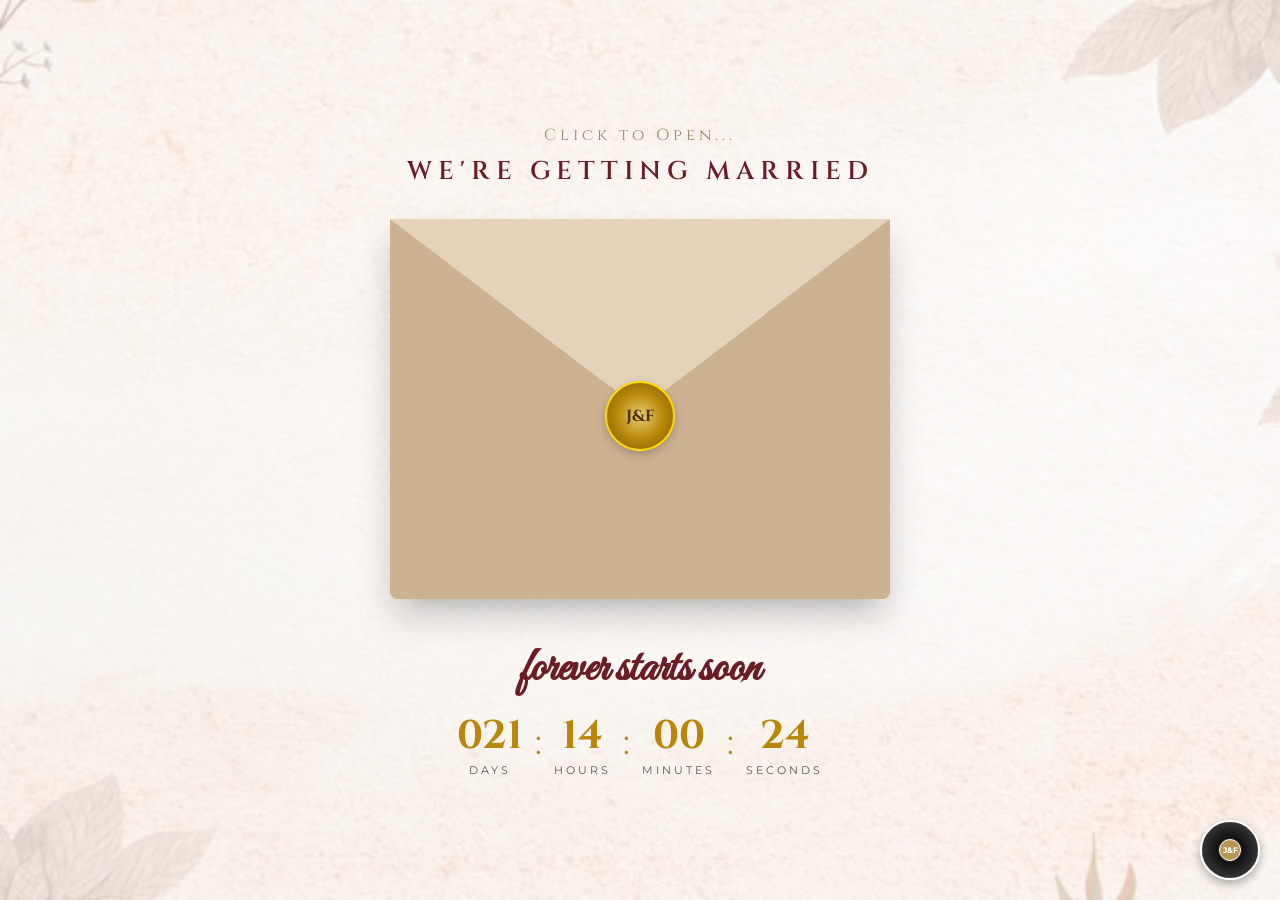
==== index.html @ a8f772c4 "add thumbnail and spacing fix" ====
<!DOCTYPE html>
<html lang="en">
<head>
    <meta charset="UTF-8">
    <meta name="viewport" content="width=device-width, initial-scale=1.0">
    <title>Jerico & Friah | Wedding Invitation</title>

    <!-- Open Graph Social Preview Tags -->
    <meta property="og:title" content="Jerico & Friah's Wedding Invitation">
    <meta property="og:description" content="You're invited! Click to view our wedding details, story, and entourage.">
    <meta property="og:image" content="https://jericocentino.github.io/JERICOmmendedforFRIAHforever/images/HeroBanner.png">
    <meta property="og:url" content="https://jericocentino.github.io/JERICOmmendedforFRIAHforever/">
    <meta property="og:type" content="website">

    <link rel="icon" href="favicon.ico">
    <!-- Google Fonts -->
    <link href="https://fonts.googleapis.com/css2?family=Cinzel:wght@400;600&family=Great+Vibes&family=Montserrat:wght@300;400;600&display=swap" rel="stylesheet">
    <!-- CSS -->
    <link rel="stylesheet" href="css/styles.css">
</head>
<body>

    <!-- ========================= -->
    <!-- Landing Page -->
    <!-- ========================= -->

    <main class="landing-page">

        <section class="hero">

            <p class="click-text">
                Click to Open...
            </p>

            <p class="wedding-title">
                WE'RE GETTING MARRIED
            </p>

            <!-- Spinning Music Player Widget -->
            <div id="music-player-container" class="paused">
                <audio id="bg-music" loop>
                    <source src="audio/still-the-one.mp3" type="audio/mpeg">
                    Your browser does not support the audio element.
                </audio>
                
                <div id="vinyl-disc" title="Click to Play/Pause Music">
                    <div class="vinyl-label">J&amp;F</div>
                </div>
            </div>

            <!-- Envelope -->
            <div class="envelope-wrapper">

                <div id="envelope">

                    <div class="flap"></div>

                    <div class="letter">

                        <h1>You Are Invited</h1>

                        <p>Jerico &amp; Friah</p>

                        <!-- Multi-Language Welcome Message Placeholder -->
                        <p id="welcome-message" class="welcome-msg"></p>

                        <a
                            href="invitation-details.html"
                            class="btn"
                        >
                            View Invitation
                        </a>

                    </div>

                    <div class="seal">
                        J&amp;F
                    </div>

                </div>

            </div>

        </section>



        <!-- ========================= -->
        <!-- Countdown -->
        <!-- ========================= -->

        <section class="countdown">

            <h2>forever starts soon</h2>

            <div class="timer">

                <div class="time-box">
                    <span id="days">000</span>
                    <small>Days</small>
                </div>

                <div class="separator">:</div>

                <div class="time-box">
                    <span id="hours">00</span>
                    <small>Hours</small>
                </div>

                <div class="separator">:</div>

                <div class="time-box">
                    <span id="minutes">00</span>
                    <small>Minutes</small>
                </div>

                <div class="separator">:</div>

                <div class="time-box">
                    <span id="seconds">00</span>
                    <small>Seconds</small>
                </div>

            </div>

        </section>

    </main>



    <!-- JavaScript -->
    <script src="js/script.js"></script>

</body>
</html>
---- css/styles.css ----
/* =======================================
   1. RESET & BASE STYLES
======================================= */
* {
    margin: 0;
    padding: 0;
    box-sizing: border-box;
}

html {
    scroll-behavior: smooth;
}

body {
    min-height: 100vh;
    display: flex;
    flex-direction: column;
    justify-content: center;
    align-items: center;
    font-family: 'Montserrat', sans-serif;
    padding: 0 0 40px 0;
    background: 
        linear-gradient(rgba(255, 255, 255, 0.55), rgba(255, 255, 255, 0.55)),
        url("../images/canva-brown-watercolor-floral-aesthetic-background-document-a4-HhONKwvtEq4.jpg") 
        center/cover no-repeat fixed;
}


/* =======================================
   NAVBAR BASE & TRANSPARENCY STYLES
======================================= */
.navbar {
    position: fixed;
    top: 0;
    left: 0;
    width: 100%;
    z-index: 1000;
    padding: 12px 0;
    transition: background-color 0.4s ease, color 0.4s ease, box-shadow 0.4s ease;
    background-color: transparent;
}

.nav-container {
    display: flex;
    justify-content: space-between;
    align-items: center;
    padding: 0 24px;
    width: 100%;
    max-width: 1200px;
    margin: 0 auto;
}

.nav-left, .nav-right {
    display: flex;
    align-items: center;
    gap: 12px;
}

.navbar-brand, 
.nav-logo, 
.navbar .brand {
    font-family: 'Great Vibes', cursive;
    font-size: 1.4rem;
    color: #2b2b2b;
    text-decoration: none;
    transition: color 0.3s ease;
}

.navbar.scrolled .navbar-brand,
.navbar.scrolled .nav-logo,
.navbar.scrolled .brand {
    color: #ffffff;
}

.navbar.transparent {
    background-color: transparent;
    box-shadow: none;
}

.navbar.transparent .nav-hashtag,
.navbar.transparent .nav-links a,
.navbar.transparent .hamburger,
.navbar.transparent .nav-search-icon,
.navbar.transparent .navbar-brand {
    color: #2b2b2b;
    text-shadow: none;
}

.navbar.scrolled {
    background-color: rgba(43, 43, 43, 0.95);
    backdrop-filter: blur(8px);
    box-shadow: 0 2px 10px rgba(0, 0, 0, 0.2);
}

.navbar.scrolled .nav-hashtag,
.navbar.scrolled .nav-links a,
.navbar.scrolled .hamburger,
.navbar.scrolled .nav-search-icon,
.navbar.scrolled .navbar-brand {
    color: #ffffff;
}

.hamburger, .nav-search-icon {
    background: none;
    border: none;
    font-size: 1.2rem;
    cursor: pointer;
    transition: color 0.3s ease;
}

.nav-hashtag {
    font-family: 'Montserrat', sans-serif;
    font-size: 0.85rem;
    font-weight: 600;
    text-decoration: none;
    letter-spacing: 0.5px;
}

.nav-links {
    display: flex;
    list-style: none;
    gap: 20px;
    margin: 0;
    padding: 0;
}

.nav-links a {
    text-decoration: none;
    font-size: 0.8rem;
    font-weight: 500;
    transition: color 0.3s ease;
}

.nav-links a:hover,
.nav-links a.active {
    color: #cda27a;
}

@media (max-width: 850px) {
    .nav-links {
        display: none;
    }
    .hamburger {
        display: block;
    }
}

@media (min-width: 851px) {
    .hamburger {
        display: none;
    }
}


/* =======================================
   MOBILE SIDE DRAWER
======================================= */
.side-drawer {
    position: fixed;
    top: 0;
    left: -280px;
    width: 280px;
    height: 100vh;
    background-color: #2b2b2b;
    z-index: 2000;
    padding: 60px 24px 30px;
    transition: left 0.35s ease;
}

.side-drawer.active {
    left: 0;
}

.close-btn {
    position: absolute;
    top: 15px;
    right: 20px;
    background: none;
    border: none;
    color: #ffffff;
    font-size: 2rem;
    cursor: pointer;
}

.drawer-links {
    list-style: none;
    padding: 0;
}

.drawer-links li {
    margin-bottom: 20px;
}

.drawer-links a {
    color: #ffffff;
    text-decoration: none;
    font-size: 0.9rem;
    text-transform: uppercase;
    letter-spacing: 1px;
}

.nav-overlay {
    position: fixed;
    inset: 0;
    background: rgba(0, 0, 0, 0.5);
    z-index: 1500;
    opacity: 0;
    pointer-events: none;
    transition: opacity 0.35s ease;
}

.nav-overlay.active {
    opacity: 1;
    pointer-events: auto;
}


/* =======================================
   LANDING PAGE, HERO & ENVELOPE STYLES
======================================= */
.landing-page {
    width: min(90%, 900px);
    display: flex;
    flex-direction: column;
    justify-content: center;
    align-items: center;
    gap: 40px;
    margin-top: 40px;
}

.hero {
    display: flex;
    flex-direction: column;
    align-items: center;
    width: 100%;
}

.click-text {
    font-family: 'Cinzel', serif;
    font-size: 1rem;
    letter-spacing: 4px;
    color: #9c8365;
    margin-bottom: 8px;
    transition: opacity 0.4s ease;
}

.wedding-title {
    font-family: 'Cinzel', serif;
    font-size: 1.6rem;
    font-weight: 600;
    letter-spacing: 6px;
    color: #6b1d25;
    margin-bottom: 30px;
    text-align: center;
}

.envelope-wrapper {
    position: relative;
    width: 500px;
    height: 380px; 
    animation: float 3.5s ease-in-out infinite;
}

#envelope {
    position: relative;
    width: 100%;
    height: 100%;
    background: #d4bea1;
    border-radius: 8px;
    cursor: pointer;
    box-shadow: 0 18px 35px rgba(0, 0, 0, 0.18);
}

.flap {
    position: absolute;
    top: 0;
    left: 0;
    width: 0;
    height: 0;
    border-top: 190px solid #e4d2bb;
    border-left: 250px solid transparent;
    border-right: 250px solid transparent;
    transform-origin: top;
    transition: transform .8s ease, z-index 0.8s ease;
    z-index: 6;
}

#envelope::after {
    content: "";
    position: absolute;
    bottom: 0;
    left: 0;
    border-top: 190px solid transparent;
    border-left: 250px solid #ccb292;
    border-right: 250px solid #ccb292;
    border-bottom: 190px solid #ccb292;
    border-radius: 0 0 8px 8px;
    z-index: 5;
    pointer-events: none;
}

.letter {
    position: absolute;
    left: 5%;
    bottom: 15px;
    width: 90%;
    min-height: 280px;
    background: #fff;
    border-radius: 8px;
    display: flex;
    flex-direction: column;
    justify-content: center;
    align-items: center;
    gap: 8px;
    z-index: 2;
    transform: translateY(10px); 
    transition: transform .8s ease, z-index .8s ease;
    box-shadow: 0 8px 18px rgba(0, 0, 0, .12);
    padding: 20px;
    box-sizing: border-box;
}

.letter h1 {
    font-family: 'Great Vibes', cursive;
    font-size: 2.6rem;
    color: #68131c;
    text-align: center;
    margin-bottom: 0;
}

.letter p {
    font-family: 'Cinzel', serif;
    letter-spacing: 3px;
    color: #9c8365;
    font-size: .7rem;
    text-align: center;
    margin: 0;
}

.welcome-msg {
    font-family: 'Montserrat', sans-serif;
    font-size: 0.75rem;
    line-height: 1.4;
    color: #444;
    margin: 8px 0;
    text-align: center;
}

.btn {
    margin-top: 10px;
    text-decoration: none;
    color: #d4af37;
    background: #68131c;
    padding: 12px 28px;
    border-radius: 50px;
    border: 2px solid #d4af37;
    font-family: 'Cinzel', serif;
    font-size: 0.85rem;
    transition: .3s;
    display: inline-block;
}

.btn:hover {
    background: #7c1d28;
}

.seal {
    position: absolute;
    left: 50%;
    top: 52%;
    transform: translate(-50%, -50%);
    width: 70px;
    height: 70px;
    border-radius: 50%;
    background: radial-gradient(circle, #e7cb73, #b88808, #775702);
    border: 2px solid gold;
    display: flex;
    justify-content: center;
    align-items: center;
    font-family: 'Cinzel', serif;
    font-weight: bold;
    color: #4b3205;
    z-index: 10;
    transition: .4s;
    box-shadow: 0 4px 10px rgba(0,0,0,0.2);
}

#envelope.open .flap {
    transform: rotateX(180deg);
    z-index: 1;
}

#envelope.open .letter {
    transform: translateY(-90px); 
    z-index: 8;
}

#envelope.open .seal {
    opacity: 0;
    pointer-events: none;
}

/* Music Player / Vinyl Disc Styling */
#music-player-container {
    position: fixed;
    bottom: 20px;
    right: 20px;
    z-index: 9999;
    cursor: pointer;
}

#vinyl-disc {
    width: 60px;
    height: 60px;
    background: radial-gradient(circle, #222 30%, #111 31%, #333 70%, #000 71%);
    border-radius: 50%;
    box-shadow: 0 4px 10px rgba(0,0,0,0.3);
    display: flex;
    align-items: center;
    justify-content: center;
    border: 2px solid #fff;
    animation: spin 4s linear infinite;
    animation-play-state: paused;
}

.vinyl-label {
    width: 22px;
    height: 22px;
    background-color: #b89753;
    border-radius: 50%;
    color: #fff;
    font-size: 8px;
    font-weight: bold;
    display: flex;
    align-items: center;
    justify-content: center;
    border: 1px solid #fff;
}

/* =======================================
   HERO / TITLE SHIFT & CONTRAST FIX ON OPEN
======================================= */
.click-text,
.wedding-title {
    transition: transform 0.8s ease, color 0.4s ease;
}

#envelope.open ~ .click-text,
#envelope.open ~ .wedding-title,
.hero:has(#envelope.open) .click-text,
.hero:has(#envelope.open) .wedding-title {
    transform: translateY(-100px);
}

/* Make the title and click-text darker when open for better readability */
#envelope.open ~ .wedding-title,
.hero:has(#envelope.open) .wedding-title {
    color: #4a1217; /* A deeper, richer dark burgundy */
}

#envelope.open ~ .click-text,
.hero:has(#envelope.open) .click-text {
    color: #5c4a32; /* A deeper, more readable brown */
}

@keyframes spin {
    0% { transform: rotate(0deg); }
    100% { transform: rotate(360deg); }
}

#music-player-container.playing #vinyl-disc {
    animation-play-state: running;
}

/* =======================================
   HERO BANNER
======================================= */
.hero-banner {
    position: relative;
    width: 100%;
    height: 100vh;
    background: url('../images/header-img/HeroBanner.png') center/cover no-repeat;
    display: flex;
    justify-content: center;
    align-items: center;
}

.hero-overlay {
    position: absolute;
    inset: 0;
    background: rgba(0, 0, 0, 0.15);
    display: flex;
    flex-direction: column;
    justify-content: space-between;
    align-items: center;
    padding: 80px 20px 40px 20px;
}

.hero-text-container {
    text-align: center;
    margin-top: auto;
    margin-bottom: auto;
}

.hero-names {
    font-family: 'Great Vibes', cursive;
    font-size: clamp(48px, 8vw, 76px);
    color: #2b2b2b;
    text-shadow: 0 1px 3px rgba(255, 255, 255, 0.8);
}

.hero-subtext {
    font-family: 'Cormorant Garamond', serif;
    font-size: clamp(20px, 4vw, 30px);
    letter-spacing: 2px;
    color: #333333;
    margin-top: 10px;
}

.scroll-down-btn {
    background: rgba(255, 255, 255, 0.85);
    border: 1px solid #2b2b2b;
    border-radius: 50%;
    width: 48px;
    height: 48px;
    display: flex;
    justify-content: center;
    align-items: center;
    cursor: pointer;
    transition: transform 0.3s ease, background-color 0.3s ease;
    animation: bounce 2s infinite;
    z-index: 10;
}

.scroll-down-btn:hover {
    background-color: #ffffff;
    transform: scale(1.1);
}

.arrow-icon {
    width: 26px;
    height: 26px;
    color: #2b2b2b;
}

@keyframes bounce {
    0%, 20%, 50%, 80%, 100% { transform: translateY(0); }
    40% { transform: translateY(-10px); }
    60% { transform: translateY(-5px); }
}


/* =======================================
   PAGE BANNER & PLACEHOLDER
======================================= */
#navbar-placeholder {
    width: 100%;
    height: 0;
}

.page-banner {
    position: relative;
    width: 100%;
    height: 260px;
    margin-top: 0;
    overflow: hidden;
    line-height: 0;
    background: url('../images/header-img/HeroBanner.png') center 35% / cover no-repeat;
}

.page-banner .banner-img {
    width: 100%;
    height: auto;
    display: block;
}


/* =======================================
   CONTENT WRAPPER & TRANSITIONS
======================================= */
.page-container {
    width: 100%;
    max-width: 700px;
    margin: 0 auto;
    padding: 40px 20px;
    opacity: 1;
    transition: opacity 1s ease-in-out;
}

.page-container.content-hidden {
    opacity: 0;
    pointer-events: none;
}

.section {
    padding-top: 20px !important;
    text-align: center;
    margin-bottom: 40px;
}

.script-title {
    font-family: 'Great Vibes', cursive;
    font-size: clamp(36px, 6vw, 48px);
    color: #4a3e3d;
    margin-bottom: 20px;
    font-weight: normal;
}

.section-divider {
    border: none;
    border-top: 1px solid rgba(0, 0, 0, 0.1);
    margin: 40px auto;
    width: 80%;
}


/* =======================================
   COUNTDOWN & QUOTE
======================================= */
.countdown {
    text-align: center;
}

.countdown h2 {
    font-family: 'Great Vibes', cursive;
    font-size: 3rem;
    color: #6b1d25;
    margin-bottom: 10px;
}

.timer {
    display: flex;
    justify-content: center;
    align-items: center;
    gap: 12px;
}

.countdown-timer {
    display: flex;
    justify-content: center;
    align-items: center;
    gap: 12px;
    margin-bottom: 25px;
}

.time-box {
    display: flex;
    flex-direction: column;
    align-items: center;
}

.time-box span {
    color: #b8860b;
    font-family: 'Cinzel', serif;
    font-size: 2.5rem;
    font-weight: bold;
}

.time-box small {
    font-size: .7rem;
    letter-spacing: 3px;
    color: #555;
    text-transform: uppercase;
}

.time-box .number {
    font-family: 'Cormorant Garamond', serif;
    font-size: 2.2rem;
    font-weight: 600;
    color: #333333;
    line-height: 1;
}

.time-box .label {
    font-size: 0.65rem;
    letter-spacing: 1.5px;
    color: #666666;
    margin-top: 4px;
}

.separator, .time-separator {
    color: #b8860b;
    font-size: 2rem;
}

.time-separator {
    font-size: 1.5rem;
    color: #333333;
    margin-top: -12px;
}

.bible-quote {
    font-family: 'Cormorant Garamond', serif;
    font-style: italic;
    font-size: 1.25rem;
    color: #2c2423;
    line-height: 1.4;
}

.quote-verse {
    font-style: normal;
    font-size: 0.95rem;
    margin-top: 5px;
}


/* =======================================
   FEATURE DIVIDER IMAGES
======================================= */
.feature-divider {
    text-align: center;
    margin: 30px 0;
    width: 100%;
    overflow: hidden;
}

.divider-img {
    width: 100%;
    max-width: 100%;
    height: auto;
    display: block;
    margin: 0 auto;
}


/* =======================================
   TIMELINE SECTION 
======================================= */
.timeline {
    position: relative;
    max-width: 1000px;
    margin: 40px auto;
    padding: 0 20px;
    display: flex;
    flex-direction: row;
    justify-content: space-between;
    align-items: center;
}

.timeline::before {
    content: '';
    position: absolute;
    top: 30px;
    left: 50px;
    right: 50px;
    height: 1px;
    border-top: 1px dashed #666666;
    z-index: 0;
}

.timeline-item {
    display: flex;
    flex-direction: column;
    align-items: center;
    text-align: center;
    margin-bottom: 0;
    position: relative;
    z-index: 1;
    flex: 1;
}

.timeline-icon {
    width: 60px;
    height: 60px;
    border-radius: 50%;
    border: 1px dashed #4a3e3d;
    background-color: #fdfbf7;
    display: flex;
    justify-content: center;
    align-items: center;
    margin-right: 0;
    margin-bottom: 12px;
    flex-shrink: 0;
}

.timeline-icon svg {
    width: 24px;
    height: 24px;
    color: #4a3e3d;
}

.timeline-content {
    text-align: center;
}

.timeline-content .time {
    display: block;
    font-size: 0.9rem;
    font-weight: 600;
    color: #2b2b2b;
}

.timeline-content .event-title {
    display: block;
    font-size: 0.75rem;
    letter-spacing: 1.5px;
    color: #666666;
    text-transform: uppercase;
}


/* =======================================
   VENUE CARDS & BUTTONS
======================================= */
.venue-card {
    margin-bottom: 30px;
}

.venue-name {
    font-family: 'Cormorant Garamond', serif;
    font-style: italic;
    font-size: 1.35rem;
    font-weight: 600;
    margin-bottom: 4px;
}

.venue-address {
    font-size: 0.8rem;
    color: #666666;
    margin-bottom: 18px;
}

.venue-image-container {
    width: 100%;
    max-width: 480px;
    margin: 0 auto 18px auto;
    overflow: hidden;
    border-radius: 4px;
}

.venue-image-container img {
    width: 100%;
    height: auto;
    display: block;
}

.venues-wrapper {
    display: flex;
    flex-direction: row;
    justify-content: center;
    align-items: stretch;
    gap: 50px;
    max-width: 1100px;
    margin: 0 auto;
    padding: 0 20px;
}

.venues-wrapper .venue-card {
    flex: 1;
    display: flex;
    flex-direction: column;
    justify-content: space-between;
    margin-bottom: 0;
    text-align: center;
    background: transparent !important;
    border: none !important;
    box-shadow: none !important;
    padding: 0;
}

.venues-wrapper .venue-image-container {
    width: 100%;
    max-width: 400px;
    height: 220px;
    margin: 0 auto 18px auto;
    overflow: hidden;
    border-radius: 6px;
}

.venues-wrapper .venue-image-container img {
    width: 100%;
    height: 100%;
    object-fit: cover;
    display: block;
}

.section-divider.desktop-only {
    display: none; 
}

.btn-navigate, .btn-rsvp {
    display: inline-block;
    padding: 10px 28px;
    border: 1px solid #2b2b2b;
    background-color: #ffffff;
    color: #2b2b2b;
    text-decoration: none;
    font-size: 0.7rem;
    letter-spacing: 1.5px;
    text-transform: uppercase;
    transition: all 0.2s ease;
}

.btn-navigate:hover, .btn-rsvp:hover {
    background-color: #2b2b2b;
    color: #ffffff;
}


/* =======================================
   DRESS CODE & SPONSOR
======================================= */
.guest-subtitle {
    font-size: 0.8rem;
    font-weight: 600;
    letter-spacing: 1.5px;
    margin-bottom: 15px;
}

.dress-code-grid {
    display: flex;
    flex-direction: row;
    justify-content: center;
    align-items: flex-start;
    gap: 20px;
    margin-bottom: 30px;
    width: 100%;
    max-width: 600px;
    margin-left: auto;
    margin-right: auto;
    padding: 0 10px;
}

.dress-code-col {
    flex: 1;
    max-width: 250px;
    text-align: center;
}

.dress-code-col h4 {
    font-size: 1rem;
    font-weight: 600;
    margin-bottom: 6px;
    color: #2b2b2b;
}

.dress-code-col p {
    font-size: 0.8rem;
    line-height: 1.4;
    color: #4a4a4a;
}

.dress-code-col .note {
    font-style: italic;
    font-size: 0.7rem;
    margin-top: 4px;
    color: #666;
}

.palette-title {
    font-size: 0.75rem;
    letter-spacing: 1.5px;
    font-weight: 600;
    margin-bottom: 10px;
}

.palette-container {
    display: flex;
    justify-content: center;
    gap: 12px;
}

.color-circle {
    width: 40px;
    height: 40px;
    border-radius: 50%;
    box-shadow: 0 2px 4px rgba(0,0,0,0.1);
}

.color-1 { background-color: #f7d2b3; }
.color-2 { background-color: #cda27a; }
.color-3 { background-color: #b79a86; }
.color-4 { background-color: #6e5043; }

.sponsor-title {
    font-size: 0.8rem;
    letter-spacing: 2px;
    font-weight: 600;
    margin-bottom: 15px;
}

.sponsor-image-container {
    max-width: 240px;
    margin: 0 auto;
}

.sponsor-image-container img {
    width: 100%;
    height: auto;
}

.rsvp-wrapper {
    text-align: center;
    margin: 30px 0;
}


/* =======================================
   FOOTER
======================================= */
.site-footer {
    width: 100%;
    text-align: center;
    padding: 30px 15px;
    border-top: 1px solid rgba(0,0,0,0.08);
    margin-top: 20px;
}

.footer-question {
    font-size: 0.85rem;
    font-weight: 600;
    margin-bottom: 8px;
}

.contact-links {
    font-size: 0.75rem;
    margin-bottom: 4px;
}

.contact-links a {
    color: #2b2b2b;
    text-decoration: underline;
}

.divider-dot {
    margin: 0 6px;
    color: #888;
}


/* =======================================
   PAGE HEADING BLOCK
======================================= */
.page-heading-block {
    text-align: center;
    margin-bottom: 30px;
}

.page-heading-block .script-heading {
    font-family: 'Great Vibes', cursive;
    font-size: 52px;
    color: #333333;
    margin: 0;
    font-weight: normal;
    line-height: 1.1;
}

.page-heading-block .sub-heading {
    font-family: 'Nunito', sans-serif;
    font-size: 13px;
    letter-spacing: 5px;
    text-transform: uppercase;
    color: #4a4a4a;
    margin-top: 8px;
    font-weight: 700;
}


/* =======================================
   ENTOURAGE CONTAINER & CONTENT
======================================= */
.entourage-container {
    font-family: 'Nunito', sans-serif;
    color: #333333;
    max-width: 750px;
    margin: 0 auto;
    padding: 40px 20px 30px;
    box-sizing: border-box;
}

.entourage-container .script-title {
    font-family: 'Great Vibes', cursive;
    font-size: 42px;
    text-align: center;
    margin: 10px 0 15px 0;
    color: #4a4a4a;
}

.entourage-row.grid-2 {
    display: flex;
    justify-content: center;
    gap: 40px;
    margin-bottom: 30px;
}

.col-left {
    flex: 1;
    text-align: right;
}

.col-right {
    flex: 1;
    text-align: left;
}

.entourage-container h3 {
    font-size: 16px;
    font-weight: 700;
    letter-spacing: 1.2px;
    margin: 0 0 10px 0;
    text-transform: uppercase;
    color: #2b2b2b;
    white-space: nowrap;
}

.entourage-container p {
    font-size: 15px;
    margin: 6px 0;
    text-transform: uppercase;
    color: #4a4a4a;
    line-height: 1.4;
}

.single-col {
    text-align: center;
    margin: 30px 0;
}

.grid-3.bearers-row {
    display: flex;
    justify-content: space-between;
    text-align: center;
    margin-top: 35px;
    margin-bottom: 0px;
    gap: 15px;
}

.grid-3 .col {
    flex: 1;
}


/* =======================================
   OUR STORY PAGE STYLES
======================================= */
.story-page {
    padding: 40px 20px;
    max-width: 1000px;
    margin: 0 auto;
}

.story-page .script-heading {
    font-family: 'Cormorant Garamond', serif !important;
    font-style: italic;
    font-weight: 600;
    font-size: 2.3rem;
    color: #2c2c2c;
    text-align: center;
}

.story-container {
    display: flex;
    flex-direction: column;
    gap: 60px;
}

.story-gallery-grid {
    display: grid;
    grid-template-columns: repeat(4, 1fr);
    gap: 20px;
    align-items: stretch;
}

.story-split-row {
    display: grid;
    grid-template-columns: 1fr 1fr;
    align-items: center;
    gap: 40px;
}

.story-split-row:nth-child(even) .story-text {
    order: 2;
}
.story-split-row:nth-child(even) .story-card {
    order: 1;
}

.story-card {
    display: flex;
    flex-direction: column;
    height: 380px;
    background: transparent;
}

.story-card .story-img-wrapper,
.story-card img {
    width: 100%;
    height: 100%;
    object-fit: cover;
    border-radius: 6px;
    display: block;
}

.img-caption {
    font-size: 0.75rem;
    letter-spacing: 2px;
    color: #666;
    text-transform: uppercase;
    display: block;
    text-align: center;
    margin-top: 8px;
}

.story-text h3 {
    font-family: 'Playfair Display', serif;
    font-size: 1.5rem;
    font-weight: 700;
    margin-bottom: 15px;
    color: #2c2c2c;
}

.story-text p {
    font-size: 0.95rem;
    line-height: 1.7;
    color: #4a4a4a;
}

.story-card--placeholder {
    height: 380px;
    border: 2px dashed #c0b4a5;
    background: rgba(255, 255, 255, 0.35);
    padding: 20px;
    border-radius: 12px;
    display: flex;
    align-items: center;
    justify-content: center;
    box-sizing: border-box;
}

.story-img-placeholder {
    width: 100%;
    height: 100%;
    display: flex;
    flex-direction: column;
    align-items: center;
    justify-content: center;
    gap: 10px;
    color: #7d7265;
    font-size: 0.8rem;
    letter-spacing: 1.5px;
    text-transform: uppercase;
    text-align: center;
    font-weight: 600;
}

.story-img-placeholder i {
    font-size: 2.2rem;
    color: #a39585;
}

.story-closing {
    text-align: center;
    margin-top: 20px;
    padding: 30px 0;
}

.story-closing h3 {
    font-size: 1.3rem;
    margin-bottom: 12px;
    font-family: 'Playfair Display', serif;
    color: #2c2c2c;
}

.story-closing p {
    font-style: italic;
    color: #555;
    font-size: 0.95rem;
}


/* =======================================
   FAQ RESPONSIVE LAYOUT STYLES
======================================= */
.faq-page-container {
    padding: 0;
    max-width: 100%;
    margin: 0 auto;
}

.faq-header-block {
    text-align: center;
    padding: 50px 20px;
    margin-bottom: 0;
}

.faq-header-block h1, 
.faq-header-block h2,
.faq-header-title {
    font-family: 'Montserrat', 'Helvetica Neue', Arial, serif !important;
    font-size: 1.4rem !important;
    font-weight: 800 !important;
    text-transform: uppercase !important;
    letter-spacing: 1.5px !important;
    color: #1a1a1a !important;
    margin: 0;
}

.faq-list-container {
    display: flex;
    flex-direction: column;
    width: 100%;
}

.faq-block {
    width: 100%;
    padding: 40px 20px;
    background: #ffffff;
    box-sizing: border-box;
}

.faq-block:nth-child(even) {
    background: #f4eee9;
}

.faq-content-inner {
    max-width: 800px;
    margin: 0 auto;
    width: 100%;
    box-sizing: border-box;
}

.faq-question {
    font-family: 'Playfair Display', serif;
    font-size: 1.3rem;
    font-weight: 700;
    color: #2c2c2c;
    margin-bottom: 15px;
}

.faq-answer {
    font-size: 1rem;
    line-height: 1.8;
    color: #4a4a4a;
}

.faq-closing-note {
    width: 100%;
    padding: 50px 20px;
    background: #f4eee9;
    text-align: center;
    font-style: italic;
    color: #4a4a4a;
    font-size: 1rem;
    line-height: 1.8;
    box-sizing: border-box;
}


/* =======================================
   RESPONSIVE MEDIA QUERIES
======================================= */

/* --- NAVBAR BREAKPOINT (Screens 900px and below) --- */
@media (max-width: 900px) {
    .nav-links {
        display: none !important;
    }

    .hamburger {
        display: block !important;
        visibility: visible !important;
        opacity: 1 !important;
        background: none !important;
        border: none !important;
        cursor: pointer !important;
        z-index: 1001 !important;
    }

    .hamburger i, 
    .hamburger svg {
        display: inline-block !important;
        font-size: 1.4rem !important;
        color: inherit !important;
    }
}

/* --- TABLETS & MEDIUM MOBILE (768px and below) --- */
@media (max-width: 768px) {
    .click-text {
        font-size: 0.85rem;
    }

    .wedding-title {
        font-size: 1.2rem;
        letter-spacing: 4px;
        margin-bottom: 25px;
    }

    .envelope-wrapper {
        width: 360px;
        height: 240px;
        animation: float 3.5s ease-in-out infinite;
    }

    .flap {
        border-top: 120px solid #e4d2bb; 
        border-left: 180px solid transparent;
        border-right: 180px solid transparent;
    }

    #envelope::after {
        border-top: 120px solid transparent;
        border-left: 180px solid #ccb292;
        border-right: 180px solid #ccb292;
        border-bottom: 120px solid #ccb292;
    }

    .letter {
        min-height: 200px;
        transform: translateY(15px);
    }

    #envelope.open .letter {
        transform: translateY(-20px);
    }

    .letter h1 {
        font-size: 2.2rem;
    }

    .countdown h2 {
        font-size: 2.2rem;
    }

    .time-box span {
        font-size: 1.7rem;
    }

    .timeline {
        width: 100% !important;
        max-width: 100% !important;
        margin: 0 !important;
        padding: 15px 10px 15px 10px !important; 
    }

    .timeline::before {
        top: 32px !important;
        left: 25px !important;
        right: 25px !important;
        border-top-width: 1px !important;
    }

    .timeline-item {
        height: 85px !important; 
    }

    .timeline-icon {
        width: 34px !important;
        height: 34px !important;
        border-width: 1px !important;
    }

    .timeline-icon svg {
        width: 14px !important;
        height: 14px !important;
    }

    .timeline-content {
        max-width: 95px !important;
    }

    .timeline-item:nth-child(odd) .timeline-content {
        top: 45px !important;
    }

    .timeline-item:nth-child(even)::after {
        top: 34px !important;
        height: 22px !important;
        border-left-width: 1px !important;
    }

    .timeline-item:nth-child(even) .timeline-content {
        top: 58px !important;
    }

    .timeline-content .time {
        font-size: 0.48rem !important;
        font-weight: 700 !important;
    }

    .timeline-content .event-title {
        font-size: 0.55rem !important;
        letter-spacing: 0.3px !important;
        font-weight: 500 !important;
        color: #333 !important;
        line-height: 1.15 !important;
    }

    .venues-wrapper {
        flex-direction: column !important;
        gap: 40px;
    }

    .venues-wrapper .venue-card {
        width: 100%;
        background: transparent !important;
        box-shadow: none !important;
        border: none !important;
        padding: 0;
    }

    .entourage-row.grid-2 {
        display: flex;
        flex-direction: row;
        justify-content: center;
        gap: 12px; 
        padding: 0 5px;
    }

    .col-left, .col-right {
        flex: 1;
        min-width: 0;
    }

    .col-left {
        text-align: right;
    }

    .col-right {
        text-align: left;
    }

    .entourage-container h3 {
        font-size: 13px !important;
        letter-spacing: 0.5px !important;
        white-space: nowrap;
        color: #2b2b2b !important;
    }

    .entourage-row.grid-2:first-of-type h3 {
        font-size: 12px !important;
        letter-spacing: 0.3px !important;
        color: #2b2b2b !important;
    }

    .entourage-container p {
        font-size: 13.5px !important;
        color: #2c2423 !important;
        font-weight: 500 !important;
    }

    .grid-3.bearers-row {
        display: flex;
        flex-direction: row;
        justify-content: space-between;
        gap: 8px;
        padding: 0 5px;
    }

    .grid-3.bearers-row h3 {
        font-size: 11px !important;
        color: #2b2b2b !important;
    }

    .grid-3.bearers-row p {
        font-size: 11.5px !important;
        color: #2c2423 !important;
        font-weight: 500 !important;
    }

    .story-gallery-grid {
        grid-template-columns: 1fr 1fr;
        gap: 45px;
    }

    .story-split-row {
        grid-template-columns: 1fr;
        gap: 50px;
    }

    .story-split-row:nth-child(even) .story-text,
    .story-split-row:nth-child(even) .story-card {
        order: unset;
    }

    .story-split-row:nth-child(even) {
        direction: ltr;
    }

    .story-card, 
    .story-card--placeholder {
        height: 300px;
    }

    .faq-header-block {
        padding: 20px 10px;
    }
    
    .faq-header-block h1, 
    .faq-header-block h2 {
        font-size: 1.1rem !important;
    }

    .faq-block {
        padding: 25px 15px;
    }

    .faq-question {
        font-size: 1.1rem;
        margin-bottom: 10px;
    }

    .faq-answer {
        font-size: 0.9rem;
        line-height: 1.6;
    }

    .faq-closing-note {
        padding: 30px 15px;
        font-size: 0.9rem;
    }
}

/* --- SMALLER PHONES (650px and below) --- */
@media (max-width: 650px) {
    body {
        background-size: 100% 100%;
        padding-bottom: 0px;
    }

    .page-banner {
        height: 180px;
    }

    .page-heading-block {
        margin-bottom: 20px;
    }

    .page-heading-block .script-heading {
        font-size: 38px;
    }

    .entourage-container {
        padding: 20px 20px;
    }
}

/* --- COMPACT PHONES (480px and below) --- */
@media (max-width: 480px) {
    .click-text {
        font-size: 0.75rem;
    }

    .wedding-title {
        font-size: 1rem;
        letter-spacing: 3px;
        margin-bottom: 20px;
    }

    .envelope-wrapper {
        width: 300px;
        height: 200px;
        animation: float 3.5s ease-in-out infinite;
    }

    .flap {
        border-top: 100px solid #e4d2bb; 
        border-left: 150px solid transparent;
        border-right: 150px solid transparent;
    }

    #envelope::after {
        border-top: 100px solid transparent; 
        border-left: 150px solid #ccb292;
        border-right: 150px solid #ccb292;
        border-bottom: 100px solid #ccb292;
    }

    .letter {
        min-height: 180px;
        transform: translateY(10px);
    }

    #envelope.open .letter {
        transform: translateY(-10px);
    }

    .letter h1 {
        font-size: 1.8rem;
    }

    .btn {
        padding: 8px 18px;
        font-size: .7rem;
    }

    .timer {
        gap: 8px;
    }

    .time-box span,
    .separator {
        font-size: 1.4rem;
    }

    .dress-code-grid {
        gap: 12px;
        padding: 0 5px;
    }

    .entourage-container {
        padding: 15px 5px;
    }

    .entourage-row.grid-2 {
        gap: 25px; 
    }

    .entourage-container h3 {
        font-size: 9.5px;
        letter-spacing: 0.3px;
    }

    .entourage-container p {
        font-size: 9px;
        margin: 4px 0;
    }

    .story-gallery-grid {
        grid-template-columns: 1fr;
    }
}

/* =======================================
   FLOAT ANIMATION
======================================= */
@keyframes float {
    0% { transform: translateY(0); }
    50% { transform: translateY(-8px); }
    100% { transform: translateY(0); }
}
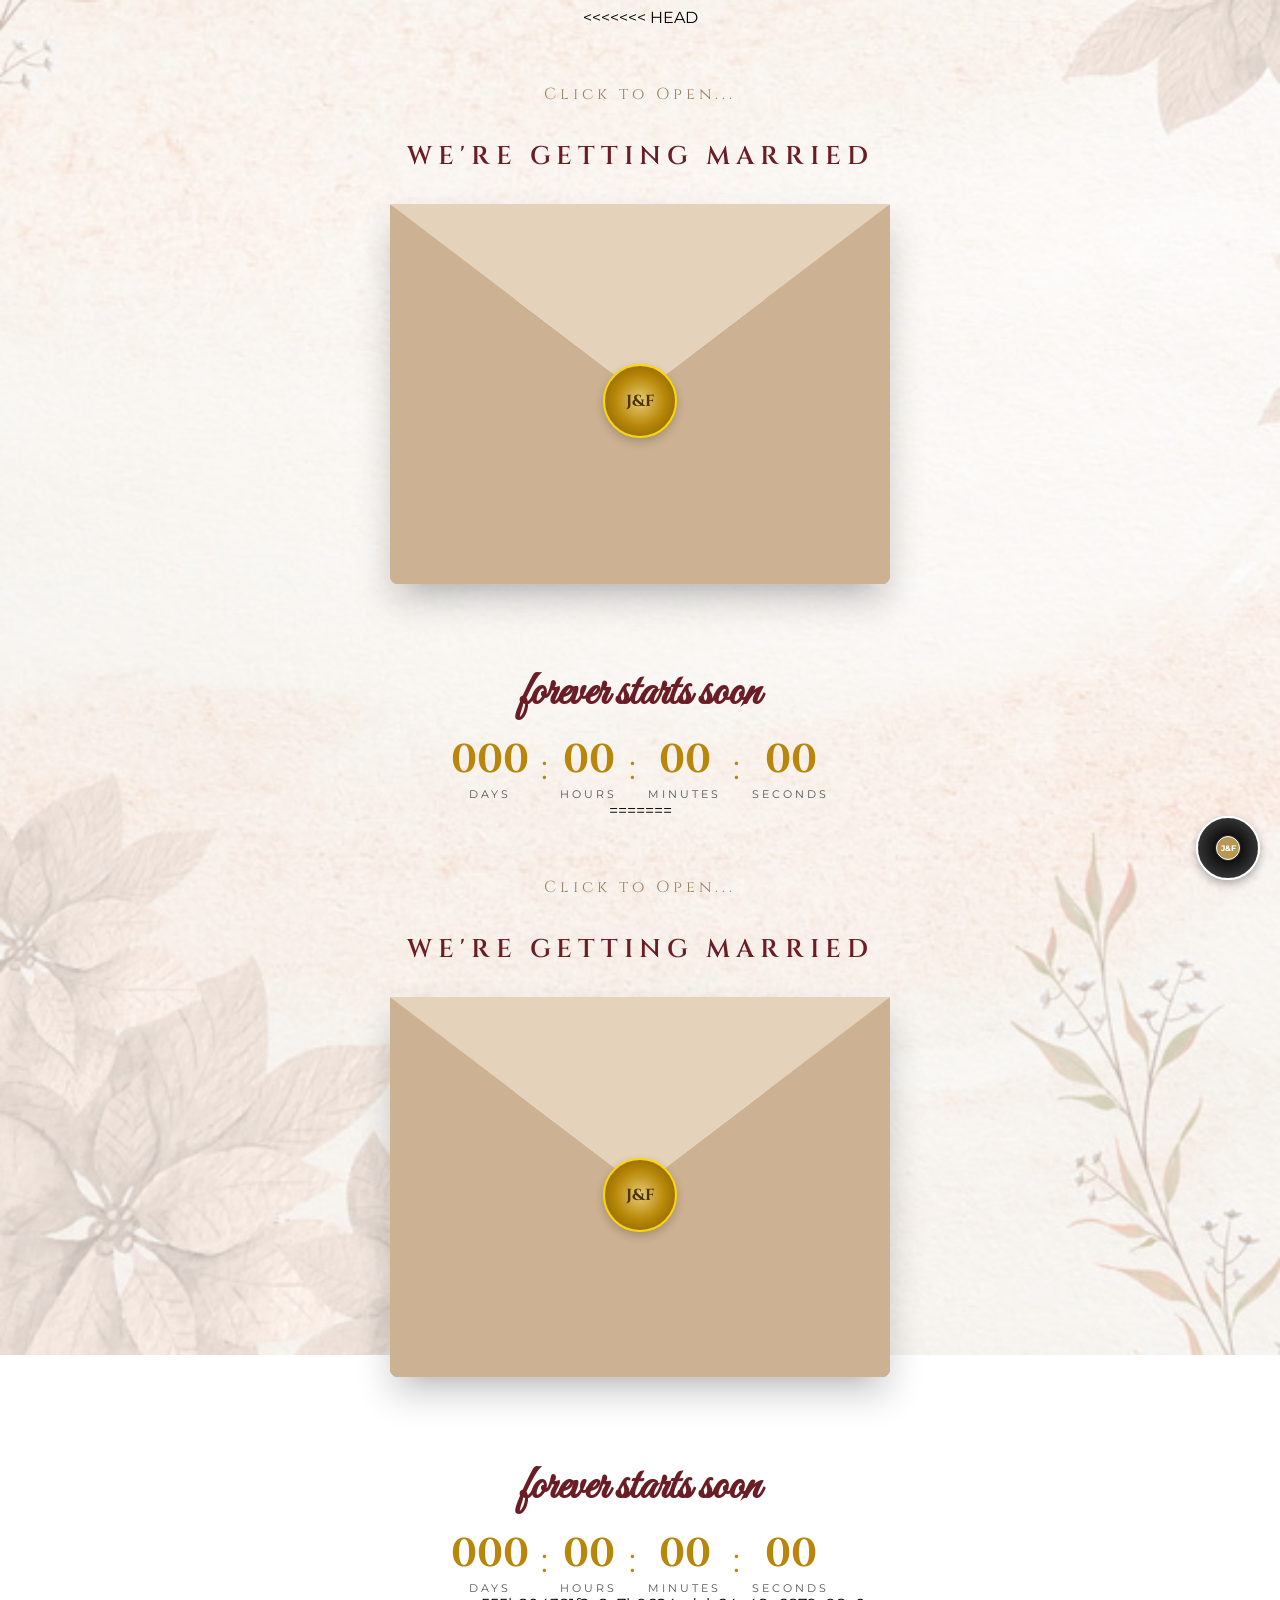
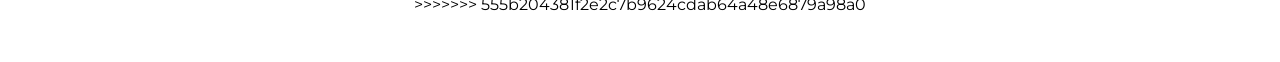
==== commit 6187b2db: "Fix merge and update site" ====
--- a/index.html
+++ b/index.html
@@ -1,3 +1,4 @@
+<<<<<<< HEAD
 <!DOCTYPE html>
 <html lang="en">
 <head>
@@ -133,4 +134,127 @@
     <script src="js/script.js"></script>
 
 </body>
-</html>+</html>
+=======
+<!DOCTYPE html>
+<html lang="en">
+<head>
+    <meta charset="UTF-8">
+    <meta name="viewport" content="width=device-width, initial-scale=1.0">
+    <title>Jerico & Friah | Wedding Invitation</title>
+
+    <!-- Open Graph Social Preview Tags -->
+    <meta property="og:title" content="Jerico & Friah's Wedding Invitation">
+    <meta property="og:description" content="You're invited! Click to view our wedding details, story, and entourage.">
+    <meta property="og:image" content="https://jericocentino.github.io/JERICOmmendedforFRIAHforever/images/header-img/HeroBanner.png">
+    <meta property="og:url" content="https://jericocentino.github.io/JERICOmmendedforFRIAHforever/">
+    <meta property="og:type" content="website">
+
+    <link rel="icon" href="favicon.ico">
+    <!-- Google Fonts -->
+    <link href="https://fonts.googleapis.com/css2?family=Cinzel:wght@400;600&family=Great+Vibes&family=Montserrat:wght@300;400;600&display=swap" rel="stylesheet">
+    <!-- CSS -->
+    <link rel="stylesheet" href="css/styles.css">
+</head>
+<body>
+
+    <!-- ========================= -->
+    <!-- Landing Page -->
+    <!-- ========================= -->
+
+    <main class="landing-page">
+
+        <section class="hero">
+
+            <p class="click-text">
+                Click to Open...
+            </p>
+
+            <p class="wedding-title">
+                WE'RE GETTING MARRIED
+            </p>
+
+            <!-- Envelope -->
+            <div class="envelope-wrapper">
+
+                <div id="envelope">
+
+                    <div class="flap"></div>
+
+                    <div class="letter">
+
+                        <h1>You Are Invited</h1>
+
+                        <p>Jerico &amp; Friah</p>
+
+                        <a
+                            href="invitation-details.html"
+                            class="btn"
+                        >
+                            View Invitation
+                        </a>
+
+                    </div>
+
+                    <div class="seal">
+                        J&amp;F
+                    </div>
+
+                </div>
+
+            </div>
+
+        </section>
+
+
+
+        <!-- ========================= -->
+        <!-- Countdown -->
+        <!-- ========================= -->
+
+        <section class="countdown">
+
+            <h2>forever starts soon</h2>
+
+            <div class="timer">
+
+                <div class="time-box">
+                    <span id="days">000</span>
+                    <small>Days</small>
+                </div>
+
+                <div class="separator">:</div>
+
+                <div class="time-box">
+                    <span id="hours">00</span>
+                    <small>Hours</small>
+                </div>
+
+                <div class="separator">:</div>
+
+                <div class="time-box">
+                    <span id="minutes">00</span>
+                    <small>Minutes</small>
+                </div>
+
+                <div class="separator">:</div>
+
+                <div class="time-box">
+                    <span id="seconds">00</span>
+                    <small>Seconds</small>
+                </div>
+
+            </div>
+
+        </section>
+
+    </main>
+
+
+
+    <!-- JavaScript -->
+    <script src="js/script.js"></script>
+
+</body>
+</html>
+>>>>>>> 555b204381f2e2c7b9624cdab64a48e6879a98a0
--- a/css/styles.css
+++ b/css/styles.css
@@ -1,3 +1,4 @@
+<<<<<<< HEAD
 /* =======================================
    1. RESET & BASE STYLES
 ======================================= */
@@ -1728,4 +1729,1661 @@
     0% { transform: translateY(0); }
     50% { transform: translateY(-8px); }
     100% { transform: translateY(0); }
+=======
+/* =======================================
+   1. RESET & BASE STYLES
+======================================= */
+* {
+    margin: 0;
+    padding: 0;
+    box-sizing: border-box;
+}
+
+html {
+    scroll-behavior: smooth;
+}
+
+body {
+    min-height: 100vh;
+    display: flex;
+    flex-direction: column;
+    justify-content: center;
+    align-items: center;
+    font-family: 'Montserrat', sans-serif;
+    padding: 0 0 40px 0;
+    background: 
+        linear-gradient(rgba(255, 255, 255, 0.55), rgba(255, 255, 255, 0.55)),
+        url("../images/canva-brown-watercolor-floral-aesthetic-background-document-a4-HhONKwvtEq4.jpg") 
+        center/cover no-repeat fixed;
+}
+
+
+/* =======================================
+   NAVBAR BASE & TRANSPARENCY STYLES
+======================================= */
+.navbar {
+    position: fixed;
+    top: 0;
+    left: 0;
+    width: 100%;
+    z-index: 1000;
+    padding: 12px 0;
+    transition: background-color 0.4s ease, color 0.4s ease, box-shadow 0.4s ease;
+    background-color: transparent;
+}
+
+.nav-container {
+    display: flex;
+    justify-content: space-between;
+    align-items: center;
+    padding: 0 24px;
+    width: 100%;
+    max-width: 1200px;
+    margin: 0 auto;
+}
+
+.nav-left, .nav-right {
+    display: flex;
+    align-items: center;
+    gap: 12px;
+}
+
+.navbar-brand, 
+.nav-logo, 
+.navbar .brand {
+    font-family: 'Great Vibes', cursive;
+    font-size: 1.4rem;
+    color: #2b2b2b;
+    text-decoration: none;
+    transition: color 0.3s ease;
+}
+
+.navbar.scrolled .navbar-brand,
+.navbar.scrolled .nav-logo,
+.navbar.scrolled .brand {
+    color: #ffffff;
+}
+
+.navbar.transparent {
+    background-color: transparent;
+    box-shadow: none;
+}
+
+.navbar.transparent .nav-hashtag,
+.navbar.transparent .nav-links a,
+.navbar.transparent .hamburger,
+.navbar.transparent .nav-search-icon,
+.navbar.transparent .navbar-brand {
+    color: #2b2b2b;
+    text-shadow: none;
+}
+
+.navbar.scrolled {
+    background-color: rgba(43, 43, 43, 0.95);
+    backdrop-filter: blur(8px);
+    box-shadow: 0 2px 10px rgba(0, 0, 0, 0.2);
+}
+
+.navbar.scrolled .nav-hashtag,
+.navbar.scrolled .nav-links a,
+.navbar.scrolled .hamburger,
+.navbar.scrolled .nav-search-icon,
+.navbar.scrolled .navbar-brand {
+    color: #ffffff;
+}
+
+.hamburger, .nav-search-icon {
+    background: none;
+    border: none;
+    font-size: 1.2rem;
+    cursor: pointer;
+    transition: color 0.3s ease;
+}
+
+.nav-hashtag {
+    font-family: 'Montserrat', sans-serif;
+    font-size: 0.85rem;
+    font-weight: 600;
+    text-decoration: none;
+    letter-spacing: 0.5px;
+}
+
+.nav-links {
+    display: flex;
+    list-style: none;
+    gap: 20px;
+    margin: 0;
+    padding: 0;
+}
+
+.nav-links a {
+    text-decoration: none;
+    font-size: 0.8rem;
+    font-weight: 500;
+    transition: color 0.3s ease;
+}
+
+.nav-links a:hover,
+.nav-links a.active {
+    color: #cda27a;
+}
+
+@media (max-width: 850px) {
+    .nav-links {
+        display: none;
+    }
+    .hamburger {
+        display: block;
+    }
+}
+
+@media (min-width: 851px) {
+    .hamburger {
+        display: none;
+    }
+}
+
+
+/* =======================================
+   MOBILE SIDE DRAWER
+======================================= */
+.side-drawer {
+    position: fixed;
+    top: 0;
+    left: -280px;
+    width: 280px;
+    height: 100vh;
+    background-color: #2b2b2b;
+    z-index: 2000;
+    padding: 60px 24px 30px;
+    transition: left 0.35s ease;
+}
+
+.side-drawer.active {
+    left: 0;
+}
+
+.close-btn {
+    position: absolute;
+    top: 15px;
+    right: 20px;
+    background: none;
+    border: none;
+    color: #ffffff;
+    font-size: 2rem;
+    cursor: pointer;
+}
+
+.drawer-links {
+    list-style: none;
+    padding: 0;
+}
+
+.drawer-links li {
+    margin-bottom: 20px;
+}
+
+.drawer-links a {
+    color: #ffffff;
+    text-decoration: none;
+    font-size: 0.9rem;
+    text-transform: uppercase;
+    letter-spacing: 1px;
+}
+
+.nav-overlay {
+    position: fixed;
+    inset: 0;
+    background: rgba(0, 0, 0, 0.5);
+    z-index: 1500;
+    opacity: 0;
+    pointer-events: none;
+    transition: opacity 0.35s ease;
+}
+
+.nav-overlay.active {
+    opacity: 1;
+    pointer-events: auto;
+}
+
+
+/* =======================================
+   LANDING PAGE, HERO & ENVELOPE STYLES
+======================================= */
+.landing-page {
+    width: min(90%, 900px);
+    display: flex;
+    flex-direction: column;
+    justify-content: center;
+    align-items: center;
+    gap: 40px;
+    margin-top: 40px;
+}
+
+.hero {
+    display: flex;
+    flex-direction: column;
+    align-items: center;
+    width: 100%;
+}
+
+.click-text {
+    font-family: 'Cinzel', serif;
+    font-size: 1rem;
+    letter-spacing: 4px;
+    color: #9c8365;
+    margin-bottom: 8px;
+    transition: opacity 0.4s ease;
+}
+
+.wedding-title {
+    font-family: 'Cinzel', serif;
+    font-size: 1.6rem;
+    font-weight: 600;
+    letter-spacing: 6px;
+    color: #6b1d25;
+    margin-bottom: 30px;
+    text-align: center;
+}
+
+.envelope-wrapper {
+    position: relative;
+    width: 500px;
+    height: 310px;
+    animation: float 3.5s ease-in-out infinite;
+}
+
+#envelope {
+    position: relative;
+    width: 100%;
+    height: 100%;
+    background: #d4bea1;
+    border-radius: 8px;
+    cursor: pointer;
+    box-shadow: 0 18px 35px rgba(0, 0, 0, 0.18);
+}
+
+.flap {
+    position: absolute;
+    top: 0;
+    left: 0;
+    width: 0;
+    height: 0;
+    border-top: 170px solid #e4d2bb;
+    border-left: 250px solid transparent;
+    border-right: 250px solid transparent;
+    transform-origin: top;
+    transition: transform .8s ease, z-index 0.8s ease;
+    z-index: 6;
+}
+
+#envelope::after {
+    content: "";
+    position: absolute;
+    bottom: 0;
+    left: 0;
+    border-top: 150px solid transparent;
+    border-left: 250px solid #ccb292;
+    border-right: 250px solid #ccb292;
+    border-bottom: 160px solid #ccb292;
+    border-radius: 0 0 8px 8px;
+    z-index: 5;
+    pointer-events: none;
+}
+
+.letter {
+    position: absolute;
+    left: 5%;
+    bottom: 10px;
+    width: 90%;
+    height: 260px;
+    background: #fff;
+    border-radius: 8px;
+    display: flex;
+    flex-direction: column;
+    justify-content: center;
+    align-items: center;
+    gap: 12px;
+    z-index: 2;
+    transition: transform .8s ease, z-index .8s ease;
+    box-shadow: 0 8px 18px rgba(0, 0, 0, .12);
+    padding: 20px;
+}
+
+.letter h1 {
+    font-family: 'Great Vibes', cursive;
+    font-size: 3rem;
+    color: #68131c;
+    text-align: center;
+}
+
+.letter p {
+    font-family: 'Cinzel', serif;
+    letter-spacing: 4px;
+    color: #9c8365;
+    font-size: .75rem;
+    text-align: center;
+}
+
+.btn {
+    margin-top: 10px;
+    text-decoration: none;
+    color: #d4af37;
+    background: #68131c;
+    padding: 12px 28px;
+    border-radius: 50px;
+    border: 2px solid #d4af37;
+    font-family: 'Cinzel', serif;
+    font-size: 0.85rem;
+    transition: .3s;
+    display: inline-block;
+}
+
+.btn:hover {
+    background: #7c1d28;
+}
+
+.seal {
+    position: absolute;
+    left: 50%;
+    top: 52%;
+    transform: translate(-50%, -50%);
+    width: 70px;
+    height: 70px;
+    border-radius: 50%;
+    background: radial-gradient(circle, #e7cb73, #b88808, #775702);
+    border: 2px solid gold;
+    display: flex;
+    justify-content: center;
+    align-items: center;
+    font-family: 'Cinzel', serif;
+    font-weight: bold;
+    color: #4b3205;
+    z-index: 10;
+    transition: .4s;
+    box-shadow: 0 4px 10px rgba(0,0,0,0.2);
+}
+
+#envelope.open .flap {
+    transform: rotateX(180deg);
+    z-index: 1;
+}
+
+#envelope.open .letter {
+    transform: translateY(-130px);
+    z-index: 8;
+}
+
+#envelope.open .seal {
+    opacity: 0;
+    pointer-events: none;
+}
+
+
+/* =======================================
+   HERO BANNER
+======================================= */
+.hero-banner {
+    position: relative;
+    width: 100%;
+    height: 100vh;
+    background: url('../images/header-img/HeroBanner.png') center/cover no-repeat;
+    display: flex;
+    justify-content: center;
+    align-items: center;
+}
+
+.hero-overlay {
+    position: absolute;
+    inset: 0;
+    background: rgba(0, 0, 0, 0.15);
+    display: flex;
+    flex-direction: column;
+    justify-content: space-between;
+    align-items: center;
+    padding: 80px 20px 40px 20px;
+}
+
+.hero-text-container {
+    text-align: center;
+    margin-top: auto;
+    margin-bottom: auto;
+}
+
+.hero-names {
+    font-family: 'Great Vibes', cursive;
+    font-size: clamp(48px, 8vw, 76px);
+    color: #2b2b2b;
+    text-shadow: 0 1px 3px rgba(255, 255, 255, 0.8);
+}
+
+.hero-subtext {
+    font-family: 'Cormorant Garamond', serif;
+    font-size: clamp(20px, 4vw, 30px);
+    letter-spacing: 2px;
+    color: #333333;
+    margin-top: 10px;
+}
+
+.scroll-down-btn {
+    background: rgba(255, 255, 255, 0.85);
+    border: 1px solid #2b2b2b;
+    border-radius: 50%;
+    width: 48px;
+    height: 48px;
+    display: flex;
+    justify-content: center;
+    align-items: center;
+    cursor: pointer;
+    transition: transform 0.3s ease, background-color 0.3s ease;
+    animation: bounce 2s infinite;
+    z-index: 10;
+}
+
+.scroll-down-btn:hover {
+    background-color: #ffffff;
+    transform: scale(1.1);
+}
+
+.arrow-icon {
+    width: 26px;
+    height: 26px;
+    color: #2b2b2b;
+}
+
+@keyframes bounce {
+    0%, 20%, 50%, 80%, 100% { transform: translateY(0); }
+    40% { transform: translateY(-10px); }
+    60% { transform: translateY(-5px); }
+}
+
+
+/* =======================================
+   PAGE BANNER & PLACEHOLDER
+======================================= */
+#navbar-placeholder {
+    width: 100%;
+    height: 0;
+}
+
+.page-banner {
+    position: relative;
+    width: 100%;
+    height: 260px;
+    margin-top: 0;
+    overflow: hidden;
+    line-height: 0;
+    background: url('../images/header-img/HeroBanner.png') center 35% / cover no-repeat;
+}
+
+.page-banner .banner-img {
+    width: 100%;
+    height: auto;
+    display: block;
+}
+
+
+/* =======================================
+   CONTENT WRAPPER & TRANSITIONS
+======================================= */
+.page-container {
+    width: 100%;
+    max-width: 700px;
+    margin: 0 auto;
+    padding: 40px 20px;
+    opacity: 1;
+    transition: opacity 1s ease-in-out;
+}
+
+.page-container.content-hidden {
+    opacity: 0;
+    pointer-events: none;
+}
+
+.section {
+    padding-top: 20px !important;
+    text-align: center;
+    margin-bottom: 40px;
+}
+
+.script-title {
+    font-family: 'Great Vibes', cursive;
+    font-size: clamp(36px, 6vw, 48px);
+    color: #4a3e3d;
+    margin-bottom: 20px;
+    font-weight: normal;
+}
+
+.section-divider {
+    border: none;
+    border-top: 1px solid rgba(0, 0, 0, 0.1);
+    margin: 40px auto;
+    width: 80%;
+}
+
+
+/* =======================================
+   COUNTDOWN & QUOTE
+======================================= */
+.countdown {
+    text-align: center;
+}
+
+.countdown h2 {
+    font-family: 'Great Vibes', cursive;
+    font-size: 3rem;
+    color: #6b1d25;
+    margin-bottom: 10px;
+}
+
+.timer {
+    display: flex;
+    justify-content: center;
+    align-items: center;
+    gap: 12px;
+}
+
+.countdown-timer {
+    display: flex;
+    justify-content: center;
+    align-items: center;
+    gap: 12px;
+    margin-bottom: 25px;
+}
+
+.time-box {
+    display: flex;
+    flex-direction: column;
+    align-items: center;
+}
+
+.time-box span {
+    color: #b8860b;
+    font-family: 'Cinzel', serif;
+    font-size: 2.5rem;
+    font-weight: bold;
+}
+
+.time-box small {
+    font-size: .7rem;
+    letter-spacing: 3px;
+    color: #555;
+    text-transform: uppercase;
+}
+
+.time-box .number {
+    font-family: 'Cormorant Garamond', serif;
+    font-size: 2.2rem;
+    font-weight: 600;
+    color: #333333;
+    line-height: 1;
+}
+
+.time-box .label {
+    font-size: 0.65rem;
+    letter-spacing: 1.5px;
+    color: #666666;
+    margin-top: 4px;
+}
+
+.separator, .time-separator {
+    color: #b8860b;
+    font-size: 2rem;
+}
+
+.time-separator {
+    font-size: 1.5rem;
+    color: #333333;
+    margin-top: -12px;
+}
+
+.bible-quote {
+    font-family: 'Cormorant Garamond', serif;
+    font-style: italic;
+    font-size: 1.25rem;
+    color: #2c2423;
+    line-height: 1.4;
+}
+
+.quote-verse {
+    font-style: normal;
+    font-size: 0.95rem;
+    margin-top: 5px;
+}
+
+
+/* =======================================
+   FEATURE DIVIDER IMAGES
+======================================= */
+.feature-divider {
+    text-align: center;
+    margin: 30px 0;
+    width: 100%;
+    overflow: hidden;
+}
+
+.divider-img {
+    width: 100%;
+    max-width: 100%;
+    height: auto;
+    display: block;
+    margin: 0 auto;
+}
+
+
+/* =======================================
+   TIMELINE SECTION 
+======================================= */
+.timeline {
+    position: relative;
+    max-width: 1000px; /* Spreads out nicely across the screen on desktop */
+    margin: 40px auto;
+    padding: 0 20px;
+    display: flex;
+    flex-direction: row; /* X-Axis flow (left to right) */
+    justify-content: space-between;
+    align-items: center;
+}
+
+/* Horizontal connecting line along the X-axis */
+.timeline::before {
+    content: '';
+    position: absolute;
+    top: 30px; /* Aligns right through the center of the icons */
+    left: 50px;
+    right: 50px;
+    height: 1px;
+    border-top: 1px dashed #666666;
+    z-index: 0;
+}
+
+.timeline-item {
+    display: flex;
+    flex-direction: column; /* Icon stacked on top of text */
+    align-items: center;
+    text-align: center;
+    margin-bottom: 0;
+    position: relative;
+    z-index: 1;
+    flex: 1;
+}
+
+.timeline-icon {
+    width: 60px;
+    height: 60px;
+    border-radius: 50%;
+    border: 1px dashed #4a3e3d;
+    background-color: #fdfbf7;
+    display: flex;
+    justify-content: center;
+    align-items: center;
+    margin-right: 0;
+    margin-bottom: 12px;
+    flex-shrink: 0;
+}
+
+.timeline-icon svg {
+    width: 24px;
+    height: 24px;
+    color: #4a3e3d;
+}
+
+.timeline-content {
+    text-align: center;
+}
+
+.timeline-content .time {
+    display: block;
+    font-size: 0.9rem;
+    font-weight: 600;
+    color: #2b2b2b;
+}
+
+.timeline-content .event-title {
+    display: block;
+    font-size: 0.75rem;
+    letter-spacing: 1.5px;
+    color: #666666;
+    text-transform: uppercase;
+}
+
+/* =======================================
+   VENUE CARDS & BUTTONS
+======================================= */
+.venue-card {
+    margin-bottom: 30px;
+}
+
+.venue-name {
+    font-family: 'Cormorant Garamond', serif;
+    font-style: italic;
+    font-size: 1.35rem;
+    font-weight: 600;
+    margin-bottom: 4px;
+}
+
+.venue-address {
+    font-size: 0.8rem;
+    color: #666666;
+    margin-bottom: 18px;
+}
+
+.venue-image-container {
+    width: 100%;
+    max-width: 480px;
+    margin: 0 auto 18px auto;
+    overflow: hidden;
+    border-radius: 4px;
+}
+
+.venue-image-container img {
+    width: 100%;
+    height: auto;
+    display: block;
+}
+
+.venues-wrapper {
+    display: flex;
+    flex-direction: row;
+    justify-content: center;
+    align-items: stretch;
+    gap: 50px;
+    max-width: 1100px;
+    margin: 0 auto;
+    padding: 0 20px;
+}
+
+.venues-wrapper .venue-card {
+    flex: 1;
+    display: flex;
+    flex-direction: column;
+    justify-content: space-between;
+    margin-bottom: 0;
+    text-align: center;
+    background: transparent !important; /* Removes the white card box */
+    border: none !important;            /* Removes any borders */
+    box-shadow: none !important;       /* Removes shadows */
+    padding: 0;                        /* Removes inner padding */
+}
+
+.venues-wrapper .venue-image-container {
+    width: 100%;
+    max-width: 400px;
+    height: 220px; /* Forces both containers to have the exact same height */
+    margin: 0 auto 18px auto;
+    overflow: hidden;
+    border-radius: 6px;
+}
+
+.venues-wrapper .venue-image-container img {
+    width: 100%;
+    height: 100%;
+    object-fit: cover; /* Crops the image cleanly to fill the box without distortion */
+    display: block;
+}
+
+/* Hide divider on desktop row view */
+.section-divider.desktop-only {
+    display: none; 
+}
+
+.btn-navigate, .btn-rsvp {
+    display: inline-block;
+    padding: 10px 28px;
+    border: 1px solid #2b2b2b;
+    background-color: #ffffff;
+    color: #2b2b2b;
+    text-decoration: none;
+    font-size: 0.7rem;
+    letter-spacing: 1.5px;
+    text-transform: uppercase;
+    transition: all 0.2s ease;
+}
+
+.btn-navigate:hover, .btn-rsvp:hover {
+    background-color: #2b2b2b;
+    color: #ffffff;
+}
+
+
+/* =======================================
+   DRESS CODE & SPONSOR
+======================================= */
+.guest-subtitle {
+    font-size: 0.8rem;
+    font-weight: 600;
+    letter-spacing: 1.5px;
+    margin-bottom: 15px;
+}
+
+.dress-code-grid {
+    display: flex;
+    flex-direction: row;
+    justify-content: center;
+    align-items: flex-start;
+    gap: 20px;
+    margin-bottom: 30px;
+    width: 100%;
+    max-width: 600px;
+    margin-left: auto;
+    margin-right: auto;
+    padding: 0 10px;
+}
+
+.dress-code-col {
+    flex: 1;
+    max-width: 250px;
+    text-align: center;
+}
+
+.dress-code-col h4 {
+    font-size: 1rem;
+    font-weight: 600;
+    margin-bottom: 6px;
+    color: #2b2b2b;
+}
+
+.dress-code-col p {
+    font-size: 0.8rem;
+    line-height: 1.4;
+    color: #4a4a4a;
+}
+
+.dress-code-col .note {
+    font-style: italic;
+    font-size: 0.7rem;
+    margin-top: 4px;
+    color: #666;
+}
+
+.palette-title {
+    font-size: 0.75rem;
+    letter-spacing: 1.5px;
+    font-weight: 600;
+    margin-bottom: 10px;
+}
+
+.palette-container {
+    display: flex;
+    justify-content: center;
+    gap: 12px;
+}
+
+.color-circle {
+    width: 40px;
+    height: 40px;
+    border-radius: 50%;
+    box-shadow: 0 2px 4px rgba(0,0,0,0.1);
+}
+
+.color-1 { background-color: #f7d2b3; }
+.color-2 { background-color: #cda27a; }
+.color-3 { background-color: #b79a86; }
+.color-4 { background-color: #6e5043; }
+
+.sponsor-title {
+    font-size: 0.8rem;
+    letter-spacing: 2px;
+    font-weight: 600;
+    margin-bottom: 15px;
+}
+
+.sponsor-image-container {
+    max-width: 240px;
+    margin: 0 auto;
+}
+
+.sponsor-image-container img {
+    width: 100%;
+    height: auto;
+}
+
+.rsvp-wrapper {
+    text-align: center;
+    margin: 30px 0;
+}
+
+
+/* =======================================
+   FOOTER
+======================================= */
+.site-footer {
+    width: 100%;
+    text-align: center;
+    padding: 30px 15px;
+    border-top: 1px solid rgba(0,0,0,0.08);
+    margin-top: 20px;
+}
+
+.footer-question {
+    font-size: 0.85rem;
+    font-weight: 600;
+    margin-bottom: 8px;
+}
+
+.contact-links {
+    font-size: 0.75rem;
+    margin-bottom: 4px;
+}
+
+.contact-links a {
+    color: #2b2b2b;
+    text-decoration: underline;
+}
+
+.divider-dot {
+    margin: 0 6px;
+    color: #888;
+}
+
+
+/* =======================================
+   PAGE HEADING BLOCK
+======================================= */
+.page-heading-block {
+    text-align: center;
+    margin-bottom: 30px;
+}
+
+.page-heading-block .script-heading {
+    font-family: 'Great Vibes', cursive;
+    font-size: 52px;
+    color: #333333;
+    margin: 0;
+    font-weight: normal;
+    line-height: 1.1;
+}
+
+.page-heading-block .sub-heading {
+    font-family: 'Nunito', sans-serif;
+    font-size: 13px;
+    letter-spacing: 5px;
+    text-transform: uppercase;
+    color: #4a4a4a;
+    margin-top: 8px;
+    font-weight: 700;
+}
+
+
+/* =======================================
+   ENTOURAGE CONTAINER & CONTENT
+======================================= */
+.entourage-container {
+    font-family: 'Nunito', sans-serif;
+    color: #333333;
+    max-width: 750px;
+    margin: 0 auto;
+    padding: 40px 20px 30px;
+    box-sizing: border-box;
+}
+
+.entourage-container .script-title {
+    font-family: 'Great Vibes', cursive;
+    font-size: 42px;
+    text-align: center;
+    margin: 10px 0 15px 0;
+    color: #4a4a4a;
+}
+
+.entourage-row.grid-2 {
+    display: flex;
+    justify-content: center;
+    gap: 40px;
+    margin-bottom: 30px;
+}
+
+.col-left {
+    flex: 1;
+    text-align: right;
+}
+
+.col-right {
+    flex: 1;
+    text-align: left;
+}
+
+.entourage-container h3 {
+    font-size: 16px;
+    font-weight: 700;
+    letter-spacing: 1.2px;
+    margin: 0 0 10px 0;
+    text-transform: uppercase;
+    color: #2b2b2b;
+    white-space: nowrap;
+}
+
+.entourage-container p {
+    font-size: 15px;
+    margin: 6px 0;
+    text-transform: uppercase;
+    color: #4a4a4a;
+    line-height: 1.4;
+}
+
+.single-col {
+    text-align: center;
+    margin: 30px 0;
+}
+
+.grid-3.bearers-row {
+    display: flex;
+    justify-content: space-between;
+    text-align: center;
+    margin-top: 35px;
+    margin-bottom: 0px;
+    gap: 15px;
+}
+
+.grid-3 .col {
+    flex: 1;
+}
+
+/* =======================================
+   OUR STORY PAGE STYLES
+======================================= */
+.story-page {
+    padding: 40px 20px;
+    max-width: 1000px;
+    margin: 0 auto;
+}
+
+.story-page .script-heading {
+    font-family: 'Cormorant Garamond', serif !important;
+    font-style: italic;
+    font-weight: 600;
+    font-size: 2.3rem;
+    color: #2c2c2c;
+    text-align: center;
+}
+
+.page-heading-block {
+    text-align: center;
+    margin-bottom: 40px;
+}
+
+.story-container {
+    display: flex;
+    flex-direction: column;
+    gap: 60px;
+}
+
+/* Top Gallery Grid (4 items side-by-side on desktop) */
+.story-gallery-grid {
+    display: grid;
+    grid-template-columns: repeat(4, 1fr);
+    gap: 20px;
+    align-items: stretch;
+}
+
+/* Split Rows for Timeline Events (Text + Image Side-by-Side) */
+.story-split-row {
+    display: grid;
+    grid-template-columns: 1fr 1fr;
+    align-items: center;
+    gap: 40px;
+}
+
+/* Alternate row ordering naturally on desktop without risky rtl hacks */
+.story-split-row:nth-child(even) .story-text {
+    order: 2;
+}
+.story-split-row:nth-child(even) .story-card {
+    order: 1;
+}
+
+.story-card {
+    display: flex;
+    flex-direction: column;
+    height: 380px;
+    background: transparent;
+}
+
+.story-card .story-img-wrapper,
+.story-card img {
+    width: 100%;
+    height: 100%;
+    object-fit: cover;
+    border-radius: 6px;
+    display: block;
+}
+
+.img-caption {
+    font-size: 0.75rem;
+    letter-spacing: 2px;
+    color: #666;
+    text-transform: uppercase;
+    display: block;
+    text-align: center;
+    margin-top: 8px;
+}
+
+.story-text h3 {
+    font-family: 'Playfair Display', serif;
+    font-size: 1.5rem;
+    font-weight: 700;
+    margin-bottom: 15px;
+    color: #2c2c2c;
+}
+
+.story-text p {
+    font-size: 0.95rem;
+    line-height: 1.7;
+    color: #4a4a4a;
+}
+
+/* Placeholder Box Styles */
+.story-card--placeholder {
+    height: 380px;
+    border: 2px dashed #c0b4a5;
+    background: rgba(255, 255, 255, 0.35);
+    padding: 20px;
+    border-radius: 12px;
+    display: flex;
+    align-items: center;
+    justify-content: center;
+    box-sizing: border-box;
+}
+
+.story-img-placeholder {
+    width: 100%;
+    height: 100%;
+    display: flex;
+    flex-direction: column;
+    align-items: center;
+    justify-content: center;
+    gap: 10px;
+    color: #7d7265;
+    font-size: 0.8rem;
+    letter-spacing: 1.5px;
+    text-transform: uppercase;
+    text-align: center;
+    font-weight: 600;
+}
+
+.story-img-placeholder i {
+    font-size: 2.2rem;
+    color: #a39585;
+}
+
+.story-closing {
+    text-align: center;
+    margin-top: 20px;
+    padding: 30px 0;
+}
+
+.story-closing h3 {
+    font-size: 1.3rem;
+    margin-bottom: 12px;
+    font-family: 'Playfair Display', serif;
+    color: #2c2c2c;
+}
+
+.story-closing p {
+    font-style: italic;
+    color: #555;
+    font-size: 0.95rem;
+}
+
+/* =======================================
+   FAQ RESPONSIVE LAYOUT STYLES
+======================================= */
+.faq-page-container {
+    padding: 0;
+    max-width: 100%;
+    margin: 0 auto;
+}
+
+.faq-header-block {
+    text-align: center;
+    padding: 50px 20px;
+    margin-bottom: 0;
+}
+
+.faq-header-block h1, 
+.faq-header-block h2,
+.faq-header-title {
+    font-family: 'Montserrat', 'Helvetica Neue', Arial, serif !important; /* Force clean bold sans-serif */
+    font-size: 1.4rem !important;
+    font-weight: 800 !important;
+    text-transform: uppercase !important;
+    letter-spacing: 1.5px !important;
+    color: #1a1a1a !important;
+    margin: 0;
+}
+
+.faq-list-container {
+    display: flex;
+    flex-direction: column;
+    width: 100%;
+}
+
+/* The colored background band spans 100% width */
+.faq-block {
+    width: 100%;
+    padding: 40px 20px;
+    background: #ffffff;
+    box-sizing: border-box;
+}
+
+.faq-block:nth-child(even) {
+    background: #f4eee9; /* Soft warm neutral tint */
+}
+
+/* This inner box safely centers and limits the text width on desktop */
+.faq-content-inner {
+    max-width: 800px;
+    margin: 0 auto;
+    width: 100%;
+    box-sizing: border-box;
+}
+
+.faq-question {
+    font-family: 'Playfair Display', serif;
+    font-size: 1.3rem;
+    font-weight: 700;
+    color: #2c2c2c;
+    margin-bottom: 15px;
+}
+
+.faq-answer {
+    font-size: 1rem;
+    line-height: 1.8;
+    color: #4a4a4a;
+}
+
+.faq-closing-note {
+    width: 100%;
+    padding: 50px 20px;
+    background: #f4eee9;
+    text-align: center;
+    font-style: italic;
+    color: #4a4a4a;
+    font-size: 1rem;
+    line-height: 1.8;
+    box-sizing: border-box;
+}
+
+
+/* =======================================
+   RESPONSIVE MEDIA QUERIES
+======================================= */
+
+/* --- NAVBAR BREAKPOINT (Screens 900px and below) --- */
+@media (max-width: 900px) {
+    .nav-links {
+        display: none !important;
+    }
+
+    .hamburger {
+        display: block !important;
+        visibility: visible !important;
+        opacity: 1 !important;
+        background: none !important;
+        border: none !important;
+        cursor: pointer !important;
+        z-index: 1001 !important;
+    }
+
+    .hamburger i, 
+    .hamburger svg {
+        display: inline-block !important;
+        font-size: 1.4rem !important;
+        color: inherit !important;
+    }
+}
+
+/* --- TABLETS & MEDIUM MOBILE (768px and below) --- */
+@media (max-width: 768px) {
+    .click-text {
+        font-size: 0.85rem;
+    }
+
+    .wedding-title {
+        font-size: 1.2rem;
+        letter-spacing: 4px;
+        margin-bottom: 25px;
+    }
+
+    .envelope-wrapper {
+        width: 360px;
+        height: 230px;
+    }
+
+    .flap {
+        border-top-width: 125px;
+        border-left-width: 180px;
+        border-right-width: 180px;
+    }
+
+    #envelope::after {
+        border-top-width: 110px;
+        border-left-width: 180px;
+        border-right-width: 180px;
+        border-bottom-width: 120px;
+    }
+
+    .letter {
+        height: 190px;
+    }
+
+    #envelope.open .letter {
+        transform: translateY(-95px);
+    }
+
+    .letter h1 {
+        font-size: 2.2rem;
+    }
+
+    .countdown h2 {
+        font-size: 2.2rem;
+    }
+
+    .time-box span {
+        font-size: 1.7rem;
+    }
+
+    .timeline {
+        width: 100% !important;
+        max-width: 100% !important;
+        margin: 0 !important;
+        /* Reduced bottom padding from 55px to 25px to eliminate the empty gap below */
+        padding: 15px 10px 15px 10px !important; 
+    }
+
+    .timeline::before {
+        top: 32px !important;
+        left: 25px !important;
+        right: 25px !important;
+        border-top-width: 1px !important;
+    }
+
+    /* Tightened the item height so it hugs the content closely */
+    .timeline-item {
+        height: 85px !important; 
+    }
+
+    .timeline-icon {
+        width: 34px !important;
+        height: 34px !important;
+        border-width: 1px !important;
+    }
+
+    .timeline-icon svg {
+        width: 14px !important;
+        height: 14px !important;
+    }
+
+    .timeline-content {
+        max-width: 95px !important;
+    }
+
+    /* Odd items: positioned right under the top line */
+    .timeline-item:nth-child(odd) .timeline-content {
+        top: 45px !important;
+    }
+
+    /* Even items: vertical connector height adjusted */
+    .timeline-item:nth-child(even)::after {
+        top: 34px !important;
+        height: 22px !important;
+        border-left-width: 1px !important;
+    }
+
+    /* Even items: positioned neatly below */
+    .timeline-item:nth-child(even) .timeline-content {
+        top: 58px !important;
+    }
+
+    /* Increased font sizes for much better legibility */
+    .timeline-content .time {
+        font-size: 0.48rem !important; /* Bumped up for clear visibility */
+        font-weight: 700 !important;
+    }
+
+    .timeline-content .event-title {
+        font-size: 0.55rem !important; /* Bumped up so it's easily readable */
+        letter-spacing: 0.3px !important;
+        font-weight: 500 !important;
+        color: #333 !important;
+        line-height: 1.15 !important;
+    }
+
+
+    .venues-wrapper {
+        flex-direction: column !important; /* Stacks vertically on mobile */
+        gap: 40px;
+    }
+
+    .venues-wrapper .venue-card {
+        width: 100%;
+        background: transparent !important;
+        box-shadow: none !important;
+        border: none !important;
+        padding: 0;
+    }
+
+    /* Entourage Row Fixes */
+    .entourage-row.grid-2 {
+        display: flex;
+        flex-direction: row;
+        justify-content: center;
+        gap: 12px; 
+        padding: 0 5px;
+    }
+
+    .col-left, .col-right {
+        flex: 1;
+        min-width: 0;
+    }
+
+    .col-left {
+        text-align: right;
+    }
+
+    .col-right {
+        text-align: left;
+    }
+
+    .entourage-container h3 {
+        font-size: 13px !important;
+        letter-spacing: 0.5px !important;
+        white-space: nowrap;
+        color: #2b2b2b !important;
+    }
+
+    .entourage-row.grid-2:first-of-type h3 {
+        font-size: 12px !important;
+        letter-spacing: 0.3px !important;
+        color: #2b2b2b !important;
+    }
+
+    .entourage-container p {
+        font-size: 13.5px !important;
+        color: #2c2423 !important; /* Deepened for high contrast */
+        font-weight: 500 !important;
+    }
+
+    .grid-3.bearers-row {
+        display: flex;
+        flex-direction: row;
+        justify-content: space-between;
+        gap: 8px;
+        padding: 0 5px;
+    }
+
+    .grid-3.bearers-row h3 {
+        font-size: 11px !important;
+        color: #2b2b2b !important;
+    }
+
+    .grid-3.bearers-row p {
+        font-size: 11.5px !important;
+        color: #2c2423 !important;
+        font-weight: 500 !important;
+    }
+
+    /* Story Grid (2 columns on tablets/larger mobile) */
+    .story-gallery-grid {
+        grid-template-columns: 1fr 1fr;
+        gap: 45px;
+    }
+
+    .story-split-row {
+        grid-template-columns: 1fr;
+        gap: 50px;
+    }
+
+    .story-split-row:nth-child(even) .story-text,
+    .story-split-row:nth-child(even) .story-card {
+        order: unset;
+    }
+
+    .story-split-row:nth-child(even) {
+        direction: ltr;
+    }
+
+    .story-card, 
+    .story-card--placeholder {
+        height: 300px; /* Slightly shorter height for mobile screens */
+    }
+
+    .faq-header-block {
+        padding: 20px 10px;
+    }
+    
+    .faq-header-block h1, 
+    .faq-header-block h2 {
+        font-size: 1.1rem !important; /* Shrink main section header on mobile */
+    }
+
+    .faq-block {
+        padding: 25px 15px; /* Reduce inner spacing for mobile */
+    }
+
+    .faq-question {
+        font-size: 1.1rem; /* Smaller question title */
+        margin-bottom: 10px;
+    }
+
+    .faq-answer {
+        font-size: 0.9rem; /* Perfectly readable, compact body text */
+        line-height: 1.6;
+    }
+
+    .faq-closing-note {
+        padding: 30px 15px;
+        font-size: 0.9rem;
+    }
+}
+
+/* --- SMALLER PHONES (650px and below) --- */
+@media (max-width: 650px) {
+    body {
+        background-size: 100% 100%;
+        padding-bottom: 0px;
+    }
+
+    .page-banner {
+        height: 180px;
+    }
+
+    .page-heading-block {
+        margin-bottom: 20px;
+    }
+
+    .page-heading-block .script-heading {
+        font-size: 38px;
+    }
+
+    .entourage-container {
+        padding: 20px 20px;
+    }
+
+
+/* --- COMPACT PHONES (480px and below) --- */
+@media (max-width: 480px) {
+    .click-text {
+        font-size: 0.75rem;
+    }
+
+    .wedding-title {
+        font-size: 1rem;
+        letter-spacing: 3px;
+        margin-bottom: 20px;
+    }
+
+    .envelope-wrapper {
+        width: 300px;
+        height: 190px;
+    }
+
+    .flap {
+        border-top-width: 100px;
+        border-left-width: 150px;
+        border-right-width: 150px;
+    }
+
+    #envelope::after {
+        border-top-width: 90px;
+        border-left-width: 150px;
+        border-right-width: 150px;
+        border-bottom-width: 100px;
+    }
+
+    .letter {
+        height: 160px;
+    }
+
+    #envelope.open .letter {
+        transform: translateY(-80px);
+    }
+
+    .letter h1 {
+        font-size: 1.8rem;
+    }
+
+    .btn {
+        padding: 8px 18px;
+        font-size: .7rem;
+    }
+
+    .timer {
+        gap: 8px;
+    }
+
+    .time-box span,
+    .separator {
+        font-size: 1.4rem;
+    }
+
+    .dress-code-grid {
+        gap: 12px;
+        padding: 0 5px;
+    }
+
+    .entourage-container {
+        padding: 15px 5px;
+    }
+
+    .entourage-row.grid-2 {
+        gap: 25px; 
+    }
+
+    .entourage-container h3 {
+        font-size: 9.5px;
+        letter-spacing: 0.3px;
+    }
+
+    .entourage-container p {
+        font-size: 9px;
+        margin: 4px 0;
+    }
+
+    /* Story Grid (1 column stack on small phones) */
+    .story-gallery-grid {
+        grid-template-columns: 1fr;
+    }
+} 
+
+>>>>>>> 555b204381f2e2c7b9624cdab64a48e6879a98a0
 }
--- a/css/styles.css
+++ b/css/styles.css
@@ -1,3 +1,4 @@
+<<<<<<< HEAD
 /* =======================================
    1. RESET & BASE STYLES
 ======================================= */
@@ -1728,4 +1729,1661 @@
     0% { transform: translateY(0); }
     50% { transform: translateY(-8px); }
     100% { transform: translateY(0); }
+=======
+/* =======================================
+   1. RESET & BASE STYLES
+======================================= */
+* {
+    margin: 0;
+    padding: 0;
+    box-sizing: border-box;
+}
+
+html {
+    scroll-behavior: smooth;
+}
+
+body {
+    min-height: 100vh;
+    display: flex;
+    flex-direction: column;
+    justify-content: center;
+    align-items: center;
+    font-family: 'Montserrat', sans-serif;
+    padding: 0 0 40px 0;
+    background: 
+        linear-gradient(rgba(255, 255, 255, 0.55), rgba(255, 255, 255, 0.55)),
+        url("../images/canva-brown-watercolor-floral-aesthetic-background-document-a4-HhONKwvtEq4.jpg") 
+        center/cover no-repeat fixed;
+}
+
+
+/* =======================================
+   NAVBAR BASE & TRANSPARENCY STYLES
+======================================= */
+.navbar {
+    position: fixed;
+    top: 0;
+    left: 0;
+    width: 100%;
+    z-index: 1000;
+    padding: 12px 0;
+    transition: background-color 0.4s ease, color 0.4s ease, box-shadow 0.4s ease;
+    background-color: transparent;
+}
+
+.nav-container {
+    display: flex;
+    justify-content: space-between;
+    align-items: center;
+    padding: 0 24px;
+    width: 100%;
+    max-width: 1200px;
+    margin: 0 auto;
+}
+
+.nav-left, .nav-right {
+    display: flex;
+    align-items: center;
+    gap: 12px;
+}
+
+.navbar-brand, 
+.nav-logo, 
+.navbar .brand {
+    font-family: 'Great Vibes', cursive;
+    font-size: 1.4rem;
+    color: #2b2b2b;
+    text-decoration: none;
+    transition: color 0.3s ease;
+}
+
+.navbar.scrolled .navbar-brand,
+.navbar.scrolled .nav-logo,
+.navbar.scrolled .brand {
+    color: #ffffff;
+}
+
+.navbar.transparent {
+    background-color: transparent;
+    box-shadow: none;
+}
+
+.navbar.transparent .nav-hashtag,
+.navbar.transparent .nav-links a,
+.navbar.transparent .hamburger,
+.navbar.transparent .nav-search-icon,
+.navbar.transparent .navbar-brand {
+    color: #2b2b2b;
+    text-shadow: none;
+}
+
+.navbar.scrolled {
+    background-color: rgba(43, 43, 43, 0.95);
+    backdrop-filter: blur(8px);
+    box-shadow: 0 2px 10px rgba(0, 0, 0, 0.2);
+}
+
+.navbar.scrolled .nav-hashtag,
+.navbar.scrolled .nav-links a,
+.navbar.scrolled .hamburger,
+.navbar.scrolled .nav-search-icon,
+.navbar.scrolled .navbar-brand {
+    color: #ffffff;
+}
+
+.hamburger, .nav-search-icon {
+    background: none;
+    border: none;
+    font-size: 1.2rem;
+    cursor: pointer;
+    transition: color 0.3s ease;
+}
+
+.nav-hashtag {
+    font-family: 'Montserrat', sans-serif;
+    font-size: 0.85rem;
+    font-weight: 600;
+    text-decoration: none;
+    letter-spacing: 0.5px;
+}
+
+.nav-links {
+    display: flex;
+    list-style: none;
+    gap: 20px;
+    margin: 0;
+    padding: 0;
+}
+
+.nav-links a {
+    text-decoration: none;
+    font-size: 0.8rem;
+    font-weight: 500;
+    transition: color 0.3s ease;
+}
+
+.nav-links a:hover,
+.nav-links a.active {
+    color: #cda27a;
+}
+
+@media (max-width: 850px) {
+    .nav-links {
+        display: none;
+    }
+    .hamburger {
+        display: block;
+    }
+}
+
+@media (min-width: 851px) {
+    .hamburger {
+        display: none;
+    }
+}
+
+
+/* =======================================
+   MOBILE SIDE DRAWER
+======================================= */
+.side-drawer {
+    position: fixed;
+    top: 0;
+    left: -280px;
+    width: 280px;
+    height: 100vh;
+    background-color: #2b2b2b;
+    z-index: 2000;
+    padding: 60px 24px 30px;
+    transition: left 0.35s ease;
+}
+
+.side-drawer.active {
+    left: 0;
+}
+
+.close-btn {
+    position: absolute;
+    top: 15px;
+    right: 20px;
+    background: none;
+    border: none;
+    color: #ffffff;
+    font-size: 2rem;
+    cursor: pointer;
+}
+
+.drawer-links {
+    list-style: none;
+    padding: 0;
+}
+
+.drawer-links li {
+    margin-bottom: 20px;
+}
+
+.drawer-links a {
+    color: #ffffff;
+    text-decoration: none;
+    font-size: 0.9rem;
+    text-transform: uppercase;
+    letter-spacing: 1px;
+}
+
+.nav-overlay {
+    position: fixed;
+    inset: 0;
+    background: rgba(0, 0, 0, 0.5);
+    z-index: 1500;
+    opacity: 0;
+    pointer-events: none;
+    transition: opacity 0.35s ease;
+}
+
+.nav-overlay.active {
+    opacity: 1;
+    pointer-events: auto;
+}
+
+
+/* =======================================
+   LANDING PAGE, HERO & ENVELOPE STYLES
+======================================= */
+.landing-page {
+    width: min(90%, 900px);
+    display: flex;
+    flex-direction: column;
+    justify-content: center;
+    align-items: center;
+    gap: 40px;
+    margin-top: 40px;
+}
+
+.hero {
+    display: flex;
+    flex-direction: column;
+    align-items: center;
+    width: 100%;
+}
+
+.click-text {
+    font-family: 'Cinzel', serif;
+    font-size: 1rem;
+    letter-spacing: 4px;
+    color: #9c8365;
+    margin-bottom: 8px;
+    transition: opacity 0.4s ease;
+}
+
+.wedding-title {
+    font-family: 'Cinzel', serif;
+    font-size: 1.6rem;
+    font-weight: 600;
+    letter-spacing: 6px;
+    color: #6b1d25;
+    margin-bottom: 30px;
+    text-align: center;
+}
+
+.envelope-wrapper {
+    position: relative;
+    width: 500px;
+    height: 310px;
+    animation: float 3.5s ease-in-out infinite;
+}
+
+#envelope {
+    position: relative;
+    width: 100%;
+    height: 100%;
+    background: #d4bea1;
+    border-radius: 8px;
+    cursor: pointer;
+    box-shadow: 0 18px 35px rgba(0, 0, 0, 0.18);
+}
+
+.flap {
+    position: absolute;
+    top: 0;
+    left: 0;
+    width: 0;
+    height: 0;
+    border-top: 170px solid #e4d2bb;
+    border-left: 250px solid transparent;
+    border-right: 250px solid transparent;
+    transform-origin: top;
+    transition: transform .8s ease, z-index 0.8s ease;
+    z-index: 6;
+}
+
+#envelope::after {
+    content: "";
+    position: absolute;
+    bottom: 0;
+    left: 0;
+    border-top: 150px solid transparent;
+    border-left: 250px solid #ccb292;
+    border-right: 250px solid #ccb292;
+    border-bottom: 160px solid #ccb292;
+    border-radius: 0 0 8px 8px;
+    z-index: 5;
+    pointer-events: none;
+}
+
+.letter {
+    position: absolute;
+    left: 5%;
+    bottom: 10px;
+    width: 90%;
+    height: 260px;
+    background: #fff;
+    border-radius: 8px;
+    display: flex;
+    flex-direction: column;
+    justify-content: center;
+    align-items: center;
+    gap: 12px;
+    z-index: 2;
+    transition: transform .8s ease, z-index .8s ease;
+    box-shadow: 0 8px 18px rgba(0, 0, 0, .12);
+    padding: 20px;
+}
+
+.letter h1 {
+    font-family: 'Great Vibes', cursive;
+    font-size: 3rem;
+    color: #68131c;
+    text-align: center;
+}
+
+.letter p {
+    font-family: 'Cinzel', serif;
+    letter-spacing: 4px;
+    color: #9c8365;
+    font-size: .75rem;
+    text-align: center;
+}
+
+.btn {
+    margin-top: 10px;
+    text-decoration: none;
+    color: #d4af37;
+    background: #68131c;
+    padding: 12px 28px;
+    border-radius: 50px;
+    border: 2px solid #d4af37;
+    font-family: 'Cinzel', serif;
+    font-size: 0.85rem;
+    transition: .3s;
+    display: inline-block;
+}
+
+.btn:hover {
+    background: #7c1d28;
+}
+
+.seal {
+    position: absolute;
+    left: 50%;
+    top: 52%;
+    transform: translate(-50%, -50%);
+    width: 70px;
+    height: 70px;
+    border-radius: 50%;
+    background: radial-gradient(circle, #e7cb73, #b88808, #775702);
+    border: 2px solid gold;
+    display: flex;
+    justify-content: center;
+    align-items: center;
+    font-family: 'Cinzel', serif;
+    font-weight: bold;
+    color: #4b3205;
+    z-index: 10;
+    transition: .4s;
+    box-shadow: 0 4px 10px rgba(0,0,0,0.2);
+}
+
+#envelope.open .flap {
+    transform: rotateX(180deg);
+    z-index: 1;
+}
+
+#envelope.open .letter {
+    transform: translateY(-130px);
+    z-index: 8;
+}
+
+#envelope.open .seal {
+    opacity: 0;
+    pointer-events: none;
+}
+
+
+/* =======================================
+   HERO BANNER
+======================================= */
+.hero-banner {
+    position: relative;
+    width: 100%;
+    height: 100vh;
+    background: url('../images/header-img/HeroBanner.png') center/cover no-repeat;
+    display: flex;
+    justify-content: center;
+    align-items: center;
+}
+
+.hero-overlay {
+    position: absolute;
+    inset: 0;
+    background: rgba(0, 0, 0, 0.15);
+    display: flex;
+    flex-direction: column;
+    justify-content: space-between;
+    align-items: center;
+    padding: 80px 20px 40px 20px;
+}
+
+.hero-text-container {
+    text-align: center;
+    margin-top: auto;
+    margin-bottom: auto;
+}
+
+.hero-names {
+    font-family: 'Great Vibes', cursive;
+    font-size: clamp(48px, 8vw, 76px);
+    color: #2b2b2b;
+    text-shadow: 0 1px 3px rgba(255, 255, 255, 0.8);
+}
+
+.hero-subtext {
+    font-family: 'Cormorant Garamond', serif;
+    font-size: clamp(20px, 4vw, 30px);
+    letter-spacing: 2px;
+    color: #333333;
+    margin-top: 10px;
+}
+
+.scroll-down-btn {
+    background: rgba(255, 255, 255, 0.85);
+    border: 1px solid #2b2b2b;
+    border-radius: 50%;
+    width: 48px;
+    height: 48px;
+    display: flex;
+    justify-content: center;
+    align-items: center;
+    cursor: pointer;
+    transition: transform 0.3s ease, background-color 0.3s ease;
+    animation: bounce 2s infinite;
+    z-index: 10;
+}
+
+.scroll-down-btn:hover {
+    background-color: #ffffff;
+    transform: scale(1.1);
+}
+
+.arrow-icon {
+    width: 26px;
+    height: 26px;
+    color: #2b2b2b;
+}
+
+@keyframes bounce {
+    0%, 20%, 50%, 80%, 100% { transform: translateY(0); }
+    40% { transform: translateY(-10px); }
+    60% { transform: translateY(-5px); }
+}
+
+
+/* =======================================
+   PAGE BANNER & PLACEHOLDER
+======================================= */
+#navbar-placeholder {
+    width: 100%;
+    height: 0;
+}
+
+.page-banner {
+    position: relative;
+    width: 100%;
+    height: 260px;
+    margin-top: 0;
+    overflow: hidden;
+    line-height: 0;
+    background: url('../images/header-img/HeroBanner.png') center 35% / cover no-repeat;
+}
+
+.page-banner .banner-img {
+    width: 100%;
+    height: auto;
+    display: block;
+}
+
+
+/* =======================================
+   CONTENT WRAPPER & TRANSITIONS
+======================================= */
+.page-container {
+    width: 100%;
+    max-width: 700px;
+    margin: 0 auto;
+    padding: 40px 20px;
+    opacity: 1;
+    transition: opacity 1s ease-in-out;
+}
+
+.page-container.content-hidden {
+    opacity: 0;
+    pointer-events: none;
+}
+
+.section {
+    padding-top: 20px !important;
+    text-align: center;
+    margin-bottom: 40px;
+}
+
+.script-title {
+    font-family: 'Great Vibes', cursive;
+    font-size: clamp(36px, 6vw, 48px);
+    color: #4a3e3d;
+    margin-bottom: 20px;
+    font-weight: normal;
+}
+
+.section-divider {
+    border: none;
+    border-top: 1px solid rgba(0, 0, 0, 0.1);
+    margin: 40px auto;
+    width: 80%;
+}
+
+
+/* =======================================
+   COUNTDOWN & QUOTE
+======================================= */
+.countdown {
+    text-align: center;
+}
+
+.countdown h2 {
+    font-family: 'Great Vibes', cursive;
+    font-size: 3rem;
+    color: #6b1d25;
+    margin-bottom: 10px;
+}
+
+.timer {
+    display: flex;
+    justify-content: center;
+    align-items: center;
+    gap: 12px;
+}
+
+.countdown-timer {
+    display: flex;
+    justify-content: center;
+    align-items: center;
+    gap: 12px;
+    margin-bottom: 25px;
+}
+
+.time-box {
+    display: flex;
+    flex-direction: column;
+    align-items: center;
+}
+
+.time-box span {
+    color: #b8860b;
+    font-family: 'Cinzel', serif;
+    font-size: 2.5rem;
+    font-weight: bold;
+}
+
+.time-box small {
+    font-size: .7rem;
+    letter-spacing: 3px;
+    color: #555;
+    text-transform: uppercase;
+}
+
+.time-box .number {
+    font-family: 'Cormorant Garamond', serif;
+    font-size: 2.2rem;
+    font-weight: 600;
+    color: #333333;
+    line-height: 1;
+}
+
+.time-box .label {
+    font-size: 0.65rem;
+    letter-spacing: 1.5px;
+    color: #666666;
+    margin-top: 4px;
+}
+
+.separator, .time-separator {
+    color: #b8860b;
+    font-size: 2rem;
+}
+
+.time-separator {
+    font-size: 1.5rem;
+    color: #333333;
+    margin-top: -12px;
+}
+
+.bible-quote {
+    font-family: 'Cormorant Garamond', serif;
+    font-style: italic;
+    font-size: 1.25rem;
+    color: #2c2423;
+    line-height: 1.4;
+}
+
+.quote-verse {
+    font-style: normal;
+    font-size: 0.95rem;
+    margin-top: 5px;
+}
+
+
+/* =======================================
+   FEATURE DIVIDER IMAGES
+======================================= */
+.feature-divider {
+    text-align: center;
+    margin: 30px 0;
+    width: 100%;
+    overflow: hidden;
+}
+
+.divider-img {
+    width: 100%;
+    max-width: 100%;
+    height: auto;
+    display: block;
+    margin: 0 auto;
+}
+
+
+/* =======================================
+   TIMELINE SECTION 
+======================================= */
+.timeline {
+    position: relative;
+    max-width: 1000px; /* Spreads out nicely across the screen on desktop */
+    margin: 40px auto;
+    padding: 0 20px;
+    display: flex;
+    flex-direction: row; /* X-Axis flow (left to right) */
+    justify-content: space-between;
+    align-items: center;
+}
+
+/* Horizontal connecting line along the X-axis */
+.timeline::before {
+    content: '';
+    position: absolute;
+    top: 30px; /* Aligns right through the center of the icons */
+    left: 50px;
+    right: 50px;
+    height: 1px;
+    border-top: 1px dashed #666666;
+    z-index: 0;
+}
+
+.timeline-item {
+    display: flex;
+    flex-direction: column; /* Icon stacked on top of text */
+    align-items: center;
+    text-align: center;
+    margin-bottom: 0;
+    position: relative;
+    z-index: 1;
+    flex: 1;
+}
+
+.timeline-icon {
+    width: 60px;
+    height: 60px;
+    border-radius: 50%;
+    border: 1px dashed #4a3e3d;
+    background-color: #fdfbf7;
+    display: flex;
+    justify-content: center;
+    align-items: center;
+    margin-right: 0;
+    margin-bottom: 12px;
+    flex-shrink: 0;
+}
+
+.timeline-icon svg {
+    width: 24px;
+    height: 24px;
+    color: #4a3e3d;
+}
+
+.timeline-content {
+    text-align: center;
+}
+
+.timeline-content .time {
+    display: block;
+    font-size: 0.9rem;
+    font-weight: 600;
+    color: #2b2b2b;
+}
+
+.timeline-content .event-title {
+    display: block;
+    font-size: 0.75rem;
+    letter-spacing: 1.5px;
+    color: #666666;
+    text-transform: uppercase;
+}
+
+/* =======================================
+   VENUE CARDS & BUTTONS
+======================================= */
+.venue-card {
+    margin-bottom: 30px;
+}
+
+.venue-name {
+    font-family: 'Cormorant Garamond', serif;
+    font-style: italic;
+    font-size: 1.35rem;
+    font-weight: 600;
+    margin-bottom: 4px;
+}
+
+.venue-address {
+    font-size: 0.8rem;
+    color: #666666;
+    margin-bottom: 18px;
+}
+
+.venue-image-container {
+    width: 100%;
+    max-width: 480px;
+    margin: 0 auto 18px auto;
+    overflow: hidden;
+    border-radius: 4px;
+}
+
+.venue-image-container img {
+    width: 100%;
+    height: auto;
+    display: block;
+}
+
+.venues-wrapper {
+    display: flex;
+    flex-direction: row;
+    justify-content: center;
+    align-items: stretch;
+    gap: 50px;
+    max-width: 1100px;
+    margin: 0 auto;
+    padding: 0 20px;
+}
+
+.venues-wrapper .venue-card {
+    flex: 1;
+    display: flex;
+    flex-direction: column;
+    justify-content: space-between;
+    margin-bottom: 0;
+    text-align: center;
+    background: transparent !important; /* Removes the white card box */
+    border: none !important;            /* Removes any borders */
+    box-shadow: none !important;       /* Removes shadows */
+    padding: 0;                        /* Removes inner padding */
+}
+
+.venues-wrapper .venue-image-container {
+    width: 100%;
+    max-width: 400px;
+    height: 220px; /* Forces both containers to have the exact same height */
+    margin: 0 auto 18px auto;
+    overflow: hidden;
+    border-radius: 6px;
+}
+
+.venues-wrapper .venue-image-container img {
+    width: 100%;
+    height: 100%;
+    object-fit: cover; /* Crops the image cleanly to fill the box without distortion */
+    display: block;
+}
+
+/* Hide divider on desktop row view */
+.section-divider.desktop-only {
+    display: none; 
+}
+
+.btn-navigate, .btn-rsvp {
+    display: inline-block;
+    padding: 10px 28px;
+    border: 1px solid #2b2b2b;
+    background-color: #ffffff;
+    color: #2b2b2b;
+    text-decoration: none;
+    font-size: 0.7rem;
+    letter-spacing: 1.5px;
+    text-transform: uppercase;
+    transition: all 0.2s ease;
+}
+
+.btn-navigate:hover, .btn-rsvp:hover {
+    background-color: #2b2b2b;
+    color: #ffffff;
+}
+
+
+/* =======================================
+   DRESS CODE & SPONSOR
+======================================= */
+.guest-subtitle {
+    font-size: 0.8rem;
+    font-weight: 600;
+    letter-spacing: 1.5px;
+    margin-bottom: 15px;
+}
+
+.dress-code-grid {
+    display: flex;
+    flex-direction: row;
+    justify-content: center;
+    align-items: flex-start;
+    gap: 20px;
+    margin-bottom: 30px;
+    width: 100%;
+    max-width: 600px;
+    margin-left: auto;
+    margin-right: auto;
+    padding: 0 10px;
+}
+
+.dress-code-col {
+    flex: 1;
+    max-width: 250px;
+    text-align: center;
+}
+
+.dress-code-col h4 {
+    font-size: 1rem;
+    font-weight: 600;
+    margin-bottom: 6px;
+    color: #2b2b2b;
+}
+
+.dress-code-col p {
+    font-size: 0.8rem;
+    line-height: 1.4;
+    color: #4a4a4a;
+}
+
+.dress-code-col .note {
+    font-style: italic;
+    font-size: 0.7rem;
+    margin-top: 4px;
+    color: #666;
+}
+
+.palette-title {
+    font-size: 0.75rem;
+    letter-spacing: 1.5px;
+    font-weight: 600;
+    margin-bottom: 10px;
+}
+
+.palette-container {
+    display: flex;
+    justify-content: center;
+    gap: 12px;
+}
+
+.color-circle {
+    width: 40px;
+    height: 40px;
+    border-radius: 50%;
+    box-shadow: 0 2px 4px rgba(0,0,0,0.1);
+}
+
+.color-1 { background-color: #f7d2b3; }
+.color-2 { background-color: #cda27a; }
+.color-3 { background-color: #b79a86; }
+.color-4 { background-color: #6e5043; }
+
+.sponsor-title {
+    font-size: 0.8rem;
+    letter-spacing: 2px;
+    font-weight: 600;
+    margin-bottom: 15px;
+}
+
+.sponsor-image-container {
+    max-width: 240px;
+    margin: 0 auto;
+}
+
+.sponsor-image-container img {
+    width: 100%;
+    height: auto;
+}
+
+.rsvp-wrapper {
+    text-align: center;
+    margin: 30px 0;
+}
+
+
+/* =======================================
+   FOOTER
+======================================= */
+.site-footer {
+    width: 100%;
+    text-align: center;
+    padding: 30px 15px;
+    border-top: 1px solid rgba(0,0,0,0.08);
+    margin-top: 20px;
+}
+
+.footer-question {
+    font-size: 0.85rem;
+    font-weight: 600;
+    margin-bottom: 8px;
+}
+
+.contact-links {
+    font-size: 0.75rem;
+    margin-bottom: 4px;
+}
+
+.contact-links a {
+    color: #2b2b2b;
+    text-decoration: underline;
+}
+
+.divider-dot {
+    margin: 0 6px;
+    color: #888;
+}
+
+
+/* =======================================
+   PAGE HEADING BLOCK
+======================================= */
+.page-heading-block {
+    text-align: center;
+    margin-bottom: 30px;
+}
+
+.page-heading-block .script-heading {
+    font-family: 'Great Vibes', cursive;
+    font-size: 52px;
+    color: #333333;
+    margin: 0;
+    font-weight: normal;
+    line-height: 1.1;
+}
+
+.page-heading-block .sub-heading {
+    font-family: 'Nunito', sans-serif;
+    font-size: 13px;
+    letter-spacing: 5px;
+    text-transform: uppercase;
+    color: #4a4a4a;
+    margin-top: 8px;
+    font-weight: 700;
+}
+
+
+/* =======================================
+   ENTOURAGE CONTAINER & CONTENT
+======================================= */
+.entourage-container {
+    font-family: 'Nunito', sans-serif;
+    color: #333333;
+    max-width: 750px;
+    margin: 0 auto;
+    padding: 40px 20px 30px;
+    box-sizing: border-box;
+}
+
+.entourage-container .script-title {
+    font-family: 'Great Vibes', cursive;
+    font-size: 42px;
+    text-align: center;
+    margin: 10px 0 15px 0;
+    color: #4a4a4a;
+}
+
+.entourage-row.grid-2 {
+    display: flex;
+    justify-content: center;
+    gap: 40px;
+    margin-bottom: 30px;
+}
+
+.col-left {
+    flex: 1;
+    text-align: right;
+}
+
+.col-right {
+    flex: 1;
+    text-align: left;
+}
+
+.entourage-container h3 {
+    font-size: 16px;
+    font-weight: 700;
+    letter-spacing: 1.2px;
+    margin: 0 0 10px 0;
+    text-transform: uppercase;
+    color: #2b2b2b;
+    white-space: nowrap;
+}
+
+.entourage-container p {
+    font-size: 15px;
+    margin: 6px 0;
+    text-transform: uppercase;
+    color: #4a4a4a;
+    line-height: 1.4;
+}
+
+.single-col {
+    text-align: center;
+    margin: 30px 0;
+}
+
+.grid-3.bearers-row {
+    display: flex;
+    justify-content: space-between;
+    text-align: center;
+    margin-top: 35px;
+    margin-bottom: 0px;
+    gap: 15px;
+}
+
+.grid-3 .col {
+    flex: 1;
+}
+
+/* =======================================
+   OUR STORY PAGE STYLES
+======================================= */
+.story-page {
+    padding: 40px 20px;
+    max-width: 1000px;
+    margin: 0 auto;
+}
+
+.story-page .script-heading {
+    font-family: 'Cormorant Garamond', serif !important;
+    font-style: italic;
+    font-weight: 600;
+    font-size: 2.3rem;
+    color: #2c2c2c;
+    text-align: center;
+}
+
+.page-heading-block {
+    text-align: center;
+    margin-bottom: 40px;
+}
+
+.story-container {
+    display: flex;
+    flex-direction: column;
+    gap: 60px;
+}
+
+/* Top Gallery Grid (4 items side-by-side on desktop) */
+.story-gallery-grid {
+    display: grid;
+    grid-template-columns: repeat(4, 1fr);
+    gap: 20px;
+    align-items: stretch;
+}
+
+/* Split Rows for Timeline Events (Text + Image Side-by-Side) */
+.story-split-row {
+    display: grid;
+    grid-template-columns: 1fr 1fr;
+    align-items: center;
+    gap: 40px;
+}
+
+/* Alternate row ordering naturally on desktop without risky rtl hacks */
+.story-split-row:nth-child(even) .story-text {
+    order: 2;
+}
+.story-split-row:nth-child(even) .story-card {
+    order: 1;
+}
+
+.story-card {
+    display: flex;
+    flex-direction: column;
+    height: 380px;
+    background: transparent;
+}
+
+.story-card .story-img-wrapper,
+.story-card img {
+    width: 100%;
+    height: 100%;
+    object-fit: cover;
+    border-radius: 6px;
+    display: block;
+}
+
+.img-caption {
+    font-size: 0.75rem;
+    letter-spacing: 2px;
+    color: #666;
+    text-transform: uppercase;
+    display: block;
+    text-align: center;
+    margin-top: 8px;
+}
+
+.story-text h3 {
+    font-family: 'Playfair Display', serif;
+    font-size: 1.5rem;
+    font-weight: 700;
+    margin-bottom: 15px;
+    color: #2c2c2c;
+}
+
+.story-text p {
+    font-size: 0.95rem;
+    line-height: 1.7;
+    color: #4a4a4a;
+}
+
+/* Placeholder Box Styles */
+.story-card--placeholder {
+    height: 380px;
+    border: 2px dashed #c0b4a5;
+    background: rgba(255, 255, 255, 0.35);
+    padding: 20px;
+    border-radius: 12px;
+    display: flex;
+    align-items: center;
+    justify-content: center;
+    box-sizing: border-box;
+}
+
+.story-img-placeholder {
+    width: 100%;
+    height: 100%;
+    display: flex;
+    flex-direction: column;
+    align-items: center;
+    justify-content: center;
+    gap: 10px;
+    color: #7d7265;
+    font-size: 0.8rem;
+    letter-spacing: 1.5px;
+    text-transform: uppercase;
+    text-align: center;
+    font-weight: 600;
+}
+
+.story-img-placeholder i {
+    font-size: 2.2rem;
+    color: #a39585;
+}
+
+.story-closing {
+    text-align: center;
+    margin-top: 20px;
+    padding: 30px 0;
+}
+
+.story-closing h3 {
+    font-size: 1.3rem;
+    margin-bottom: 12px;
+    font-family: 'Playfair Display', serif;
+    color: #2c2c2c;
+}
+
+.story-closing p {
+    font-style: italic;
+    color: #555;
+    font-size: 0.95rem;
+}
+
+/* =======================================
+   FAQ RESPONSIVE LAYOUT STYLES
+======================================= */
+.faq-page-container {
+    padding: 0;
+    max-width: 100%;
+    margin: 0 auto;
+}
+
+.faq-header-block {
+    text-align: center;
+    padding: 50px 20px;
+    margin-bottom: 0;
+}
+
+.faq-header-block h1, 
+.faq-header-block h2,
+.faq-header-title {
+    font-family: 'Montserrat', 'Helvetica Neue', Arial, serif !important; /* Force clean bold sans-serif */
+    font-size: 1.4rem !important;
+    font-weight: 800 !important;
+    text-transform: uppercase !important;
+    letter-spacing: 1.5px !important;
+    color: #1a1a1a !important;
+    margin: 0;
+}
+
+.faq-list-container {
+    display: flex;
+    flex-direction: column;
+    width: 100%;
+}
+
+/* The colored background band spans 100% width */
+.faq-block {
+    width: 100%;
+    padding: 40px 20px;
+    background: #ffffff;
+    box-sizing: border-box;
+}
+
+.faq-block:nth-child(even) {
+    background: #f4eee9; /* Soft warm neutral tint */
+}
+
+/* This inner box safely centers and limits the text width on desktop */
+.faq-content-inner {
+    max-width: 800px;
+    margin: 0 auto;
+    width: 100%;
+    box-sizing: border-box;
+}
+
+.faq-question {
+    font-family: 'Playfair Display', serif;
+    font-size: 1.3rem;
+    font-weight: 700;
+    color: #2c2c2c;
+    margin-bottom: 15px;
+}
+
+.faq-answer {
+    font-size: 1rem;
+    line-height: 1.8;
+    color: #4a4a4a;
+}
+
+.faq-closing-note {
+    width: 100%;
+    padding: 50px 20px;
+    background: #f4eee9;
+    text-align: center;
+    font-style: italic;
+    color: #4a4a4a;
+    font-size: 1rem;
+    line-height: 1.8;
+    box-sizing: border-box;
+}
+
+
+/* =======================================
+   RESPONSIVE MEDIA QUERIES
+======================================= */
+
+/* --- NAVBAR BREAKPOINT (Screens 900px and below) --- */
+@media (max-width: 900px) {
+    .nav-links {
+        display: none !important;
+    }
+
+    .hamburger {
+        display: block !important;
+        visibility: visible !important;
+        opacity: 1 !important;
+        background: none !important;
+        border: none !important;
+        cursor: pointer !important;
+        z-index: 1001 !important;
+    }
+
+    .hamburger i, 
+    .hamburger svg {
+        display: inline-block !important;
+        font-size: 1.4rem !important;
+        color: inherit !important;
+    }
+}
+
+/* --- TABLETS & MEDIUM MOBILE (768px and below) --- */
+@media (max-width: 768px) {
+    .click-text {
+        font-size: 0.85rem;
+    }
+
+    .wedding-title {
+        font-size: 1.2rem;
+        letter-spacing: 4px;
+        margin-bottom: 25px;
+    }
+
+    .envelope-wrapper {
+        width: 360px;
+        height: 230px;
+    }
+
+    .flap {
+        border-top-width: 125px;
+        border-left-width: 180px;
+        border-right-width: 180px;
+    }
+
+    #envelope::after {
+        border-top-width: 110px;
+        border-left-width: 180px;
+        border-right-width: 180px;
+        border-bottom-width: 120px;
+    }
+
+    .letter {
+        height: 190px;
+    }
+
+    #envelope.open .letter {
+        transform: translateY(-95px);
+    }
+
+    .letter h1 {
+        font-size: 2.2rem;
+    }
+
+    .countdown h2 {
+        font-size: 2.2rem;
+    }
+
+    .time-box span {
+        font-size: 1.7rem;
+    }
+
+    .timeline {
+        width: 100% !important;
+        max-width: 100% !important;
+        margin: 0 !important;
+        /* Reduced bottom padding from 55px to 25px to eliminate the empty gap below */
+        padding: 15px 10px 15px 10px !important; 
+    }
+
+    .timeline::before {
+        top: 32px !important;
+        left: 25px !important;
+        right: 25px !important;
+        border-top-width: 1px !important;
+    }
+
+    /* Tightened the item height so it hugs the content closely */
+    .timeline-item {
+        height: 85px !important; 
+    }
+
+    .timeline-icon {
+        width: 34px !important;
+        height: 34px !important;
+        border-width: 1px !important;
+    }
+
+    .timeline-icon svg {
+        width: 14px !important;
+        height: 14px !important;
+    }
+
+    .timeline-content {
+        max-width: 95px !important;
+    }
+
+    /* Odd items: positioned right under the top line */
+    .timeline-item:nth-child(odd) .timeline-content {
+        top: 45px !important;
+    }
+
+    /* Even items: vertical connector height adjusted */
+    .timeline-item:nth-child(even)::after {
+        top: 34px !important;
+        height: 22px !important;
+        border-left-width: 1px !important;
+    }
+
+    /* Even items: positioned neatly below */
+    .timeline-item:nth-child(even) .timeline-content {
+        top: 58px !important;
+    }
+
+    /* Increased font sizes for much better legibility */
+    .timeline-content .time {
+        font-size: 0.48rem !important; /* Bumped up for clear visibility */
+        font-weight: 700 !important;
+    }
+
+    .timeline-content .event-title {
+        font-size: 0.55rem !important; /* Bumped up so it's easily readable */
+        letter-spacing: 0.3px !important;
+        font-weight: 500 !important;
+        color: #333 !important;
+        line-height: 1.15 !important;
+    }
+
+
+    .venues-wrapper {
+        flex-direction: column !important; /* Stacks vertically on mobile */
+        gap: 40px;
+    }
+
+    .venues-wrapper .venue-card {
+        width: 100%;
+        background: transparent !important;
+        box-shadow: none !important;
+        border: none !important;
+        padding: 0;
+    }
+
+    /* Entourage Row Fixes */
+    .entourage-row.grid-2 {
+        display: flex;
+        flex-direction: row;
+        justify-content: center;
+        gap: 12px; 
+        padding: 0 5px;
+    }
+
+    .col-left, .col-right {
+        flex: 1;
+        min-width: 0;
+    }
+
+    .col-left {
+        text-align: right;
+    }
+
+    .col-right {
+        text-align: left;
+    }
+
+    .entourage-container h3 {
+        font-size: 13px !important;
+        letter-spacing: 0.5px !important;
+        white-space: nowrap;
+        color: #2b2b2b !important;
+    }
+
+    .entourage-row.grid-2:first-of-type h3 {
+        font-size: 12px !important;
+        letter-spacing: 0.3px !important;
+        color: #2b2b2b !important;
+    }
+
+    .entourage-container p {
+        font-size: 13.5px !important;
+        color: #2c2423 !important; /* Deepened for high contrast */
+        font-weight: 500 !important;
+    }
+
+    .grid-3.bearers-row {
+        display: flex;
+        flex-direction: row;
+        justify-content: space-between;
+        gap: 8px;
+        padding: 0 5px;
+    }
+
+    .grid-3.bearers-row h3 {
+        font-size: 11px !important;
+        color: #2b2b2b !important;
+    }
+
+    .grid-3.bearers-row p {
+        font-size: 11.5px !important;
+        color: #2c2423 !important;
+        font-weight: 500 !important;
+    }
+
+    /* Story Grid (2 columns on tablets/larger mobile) */
+    .story-gallery-grid {
+        grid-template-columns: 1fr 1fr;
+        gap: 45px;
+    }
+
+    .story-split-row {
+        grid-template-columns: 1fr;
+        gap: 50px;
+    }
+
+    .story-split-row:nth-child(even) .story-text,
+    .story-split-row:nth-child(even) .story-card {
+        order: unset;
+    }
+
+    .story-split-row:nth-child(even) {
+        direction: ltr;
+    }
+
+    .story-card, 
+    .story-card--placeholder {
+        height: 300px; /* Slightly shorter height for mobile screens */
+    }
+
+    .faq-header-block {
+        padding: 20px 10px;
+    }
+    
+    .faq-header-block h1, 
+    .faq-header-block h2 {
+        font-size: 1.1rem !important; /* Shrink main section header on mobile */
+    }
+
+    .faq-block {
+        padding: 25px 15px; /* Reduce inner spacing for mobile */
+    }
+
+    .faq-question {
+        font-size: 1.1rem; /* Smaller question title */
+        margin-bottom: 10px;
+    }
+
+    .faq-answer {
+        font-size: 0.9rem; /* Perfectly readable, compact body text */
+        line-height: 1.6;
+    }
+
+    .faq-closing-note {
+        padding: 30px 15px;
+        font-size: 0.9rem;
+    }
+}
+
+/* --- SMALLER PHONES (650px and below) --- */
+@media (max-width: 650px) {
+    body {
+        background-size: 100% 100%;
+        padding-bottom: 0px;
+    }
+
+    .page-banner {
+        height: 180px;
+    }
+
+    .page-heading-block {
+        margin-bottom: 20px;
+    }
+
+    .page-heading-block .script-heading {
+        font-size: 38px;
+    }
+
+    .entourage-container {
+        padding: 20px 20px;
+    }
+
+
+/* --- COMPACT PHONES (480px and below) --- */
+@media (max-width: 480px) {
+    .click-text {
+        font-size: 0.75rem;
+    }
+
+    .wedding-title {
+        font-size: 1rem;
+        letter-spacing: 3px;
+        margin-bottom: 20px;
+    }
+
+    .envelope-wrapper {
+        width: 300px;
+        height: 190px;
+    }
+
+    .flap {
+        border-top-width: 100px;
+        border-left-width: 150px;
+        border-right-width: 150px;
+    }
+
+    #envelope::after {
+        border-top-width: 90px;
+        border-left-width: 150px;
+        border-right-width: 150px;
+        border-bottom-width: 100px;
+    }
+
+    .letter {
+        height: 160px;
+    }
+
+    #envelope.open .letter {
+        transform: translateY(-80px);
+    }
+
+    .letter h1 {
+        font-size: 1.8rem;
+    }
+
+    .btn {
+        padding: 8px 18px;
+        font-size: .7rem;
+    }
+
+    .timer {
+        gap: 8px;
+    }
+
+    .time-box span,
+    .separator {
+        font-size: 1.4rem;
+    }
+
+    .dress-code-grid {
+        gap: 12px;
+        padding: 0 5px;
+    }
+
+    .entourage-container {
+        padding: 15px 5px;
+    }
+
+    .entourage-row.grid-2 {
+        gap: 25px; 
+    }
+
+    .entourage-container h3 {
+        font-size: 9.5px;
+        letter-spacing: 0.3px;
+    }
+
+    .entourage-container p {
+        font-size: 9px;
+        margin: 4px 0;
+    }
+
+    /* Story Grid (1 column stack on small phones) */
+    .story-gallery-grid {
+        grid-template-columns: 1fr;
+    }
+} 
+
+>>>>>>> 555b204381f2e2c7b9624cdab64a48e6879a98a0
 }
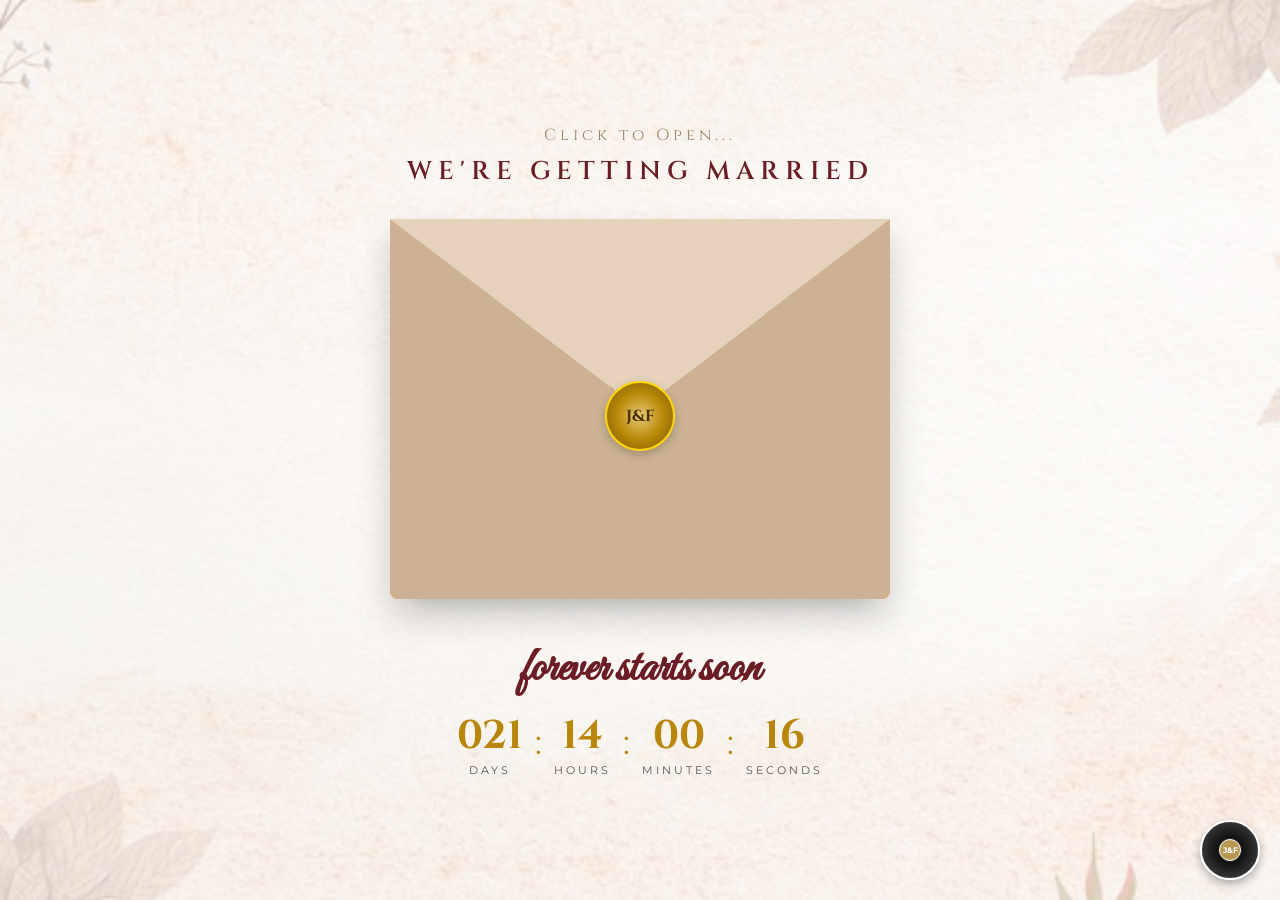
==== commit 4d31a5d1: "Keep local changes and clean conflicts" ====
--- a/index.html
+++ b/index.html
@@ -1,4 +1,3 @@
-<<<<<<< HEAD
 <!DOCTYPE html>
 <html lang="en">
 <head>
@@ -135,126 +134,3 @@
 
 </body>
 </html>
-=======
-<!DOCTYPE html>
-<html lang="en">
-<head>
-    <meta charset="UTF-8">
-    <meta name="viewport" content="width=device-width, initial-scale=1.0">
-    <title>Jerico & Friah | Wedding Invitation</title>
-
-    <!-- Open Graph Social Preview Tags -->
-    <meta property="og:title" content="Jerico & Friah's Wedding Invitation">
-    <meta property="og:description" content="You're invited! Click to view our wedding details, story, and entourage.">
-    <meta property="og:image" content="https://jericocentino.github.io/JERICOmmendedforFRIAHforever/images/header-img/HeroBanner.png">
-    <meta property="og:url" content="https://jericocentino.github.io/JERICOmmendedforFRIAHforever/">
-    <meta property="og:type" content="website">
-
-    <link rel="icon" href="favicon.ico">
-    <!-- Google Fonts -->
-    <link href="https://fonts.googleapis.com/css2?family=Cinzel:wght@400;600&family=Great+Vibes&family=Montserrat:wght@300;400;600&display=swap" rel="stylesheet">
-    <!-- CSS -->
-    <link rel="stylesheet" href="css/styles.css">
-</head>
-<body>
-
-    <!-- ========================= -->
-    <!-- Landing Page -->
-    <!-- ========================= -->
-
-    <main class="landing-page">
-
-        <section class="hero">
-
-            <p class="click-text">
-                Click to Open...
-            </p>
-
-            <p class="wedding-title">
-                WE'RE GETTING MARRIED
-            </p>
-
-            <!-- Envelope -->
-            <div class="envelope-wrapper">
-
-                <div id="envelope">
-
-                    <div class="flap"></div>
-
-                    <div class="letter">
-
-                        <h1>You Are Invited</h1>
-
-                        <p>Jerico &amp; Friah</p>
-
-                        <a
-                            href="invitation-details.html"
-                            class="btn"
-                        >
-                            View Invitation
-                        </a>
-
-                    </div>
-
-                    <div class="seal">
-                        J&amp;F
-                    </div>
-
-                </div>
-
-            </div>
-
-        </section>
-
-
-
-        <!-- ========================= -->
-        <!-- Countdown -->
-        <!-- ========================= -->
-
-        <section class="countdown">
-
-            <h2>forever starts soon</h2>
-
-            <div class="timer">
-
-                <div class="time-box">
-                    <span id="days">000</span>
-                    <small>Days</small>
-                </div>
-
-                <div class="separator">:</div>
-
-                <div class="time-box">
-                    <span id="hours">00</span>
-                    <small>Hours</small>
-                </div>
-
-                <div class="separator">:</div>
-
-                <div class="time-box">
-                    <span id="minutes">00</span>
-                    <small>Minutes</small>
-                </div>
-
-                <div class="separator">:</div>
-
-                <div class="time-box">
-                    <span id="seconds">00</span>
-                    <small>Seconds</small>
-                </div>
-
-            </div>
-
-        </section>
-
-    </main>
-
-
-
-    <!-- JavaScript -->
-    <script src="js/script.js"></script>
-
-</body>
-</html>
->>>>>>> 555b204381f2e2c7b9624cdab64a48e6879a98a0
--- a/css/styles.css
+++ b/css/styles.css
@@ -1,4 +1,3 @@
-<<<<<<< HEAD
 /* =======================================
    1. RESET & BASE STYLES
 ======================================= */
@@ -1729,1661 +1728,4 @@
     0% { transform: translateY(0); }
     50% { transform: translateY(-8px); }
     100% { transform: translateY(0); }
-=======
-/* =======================================
-   1. RESET & BASE STYLES
-======================================= */
-* {
-    margin: 0;
-    padding: 0;
-    box-sizing: border-box;
-}
-
-html {
-    scroll-behavior: smooth;
-}
-
-body {
-    min-height: 100vh;
-    display: flex;
-    flex-direction: column;
-    justify-content: center;
-    align-items: center;
-    font-family: 'Montserrat', sans-serif;
-    padding: 0 0 40px 0;
-    background: 
-        linear-gradient(rgba(255, 255, 255, 0.55), rgba(255, 255, 255, 0.55)),
-        url("../images/canva-brown-watercolor-floral-aesthetic-background-document-a4-HhONKwvtEq4.jpg") 
-        center/cover no-repeat fixed;
-}
-
-
-/* =======================================
-   NAVBAR BASE & TRANSPARENCY STYLES
-======================================= */
-.navbar {
-    position: fixed;
-    top: 0;
-    left: 0;
-    width: 100%;
-    z-index: 1000;
-    padding: 12px 0;
-    transition: background-color 0.4s ease, color 0.4s ease, box-shadow 0.4s ease;
-    background-color: transparent;
-}
-
-.nav-container {
-    display: flex;
-    justify-content: space-between;
-    align-items: center;
-    padding: 0 24px;
-    width: 100%;
-    max-width: 1200px;
-    margin: 0 auto;
-}
-
-.nav-left, .nav-right {
-    display: flex;
-    align-items: center;
-    gap: 12px;
-}
-
-.navbar-brand, 
-.nav-logo, 
-.navbar .brand {
-    font-family: 'Great Vibes', cursive;
-    font-size: 1.4rem;
-    color: #2b2b2b;
-    text-decoration: none;
-    transition: color 0.3s ease;
-}
-
-.navbar.scrolled .navbar-brand,
-.navbar.scrolled .nav-logo,
-.navbar.scrolled .brand {
-    color: #ffffff;
-}
-
-.navbar.transparent {
-    background-color: transparent;
-    box-shadow: none;
-}
-
-.navbar.transparent .nav-hashtag,
-.navbar.transparent .nav-links a,
-.navbar.transparent .hamburger,
-.navbar.transparent .nav-search-icon,
-.navbar.transparent .navbar-brand {
-    color: #2b2b2b;
-    text-shadow: none;
-}
-
-.navbar.scrolled {
-    background-color: rgba(43, 43, 43, 0.95);
-    backdrop-filter: blur(8px);
-    box-shadow: 0 2px 10px rgba(0, 0, 0, 0.2);
-}
-
-.navbar.scrolled .nav-hashtag,
-.navbar.scrolled .nav-links a,
-.navbar.scrolled .hamburger,
-.navbar.scrolled .nav-search-icon,
-.navbar.scrolled .navbar-brand {
-    color: #ffffff;
-}
-
-.hamburger, .nav-search-icon {
-    background: none;
-    border: none;
-    font-size: 1.2rem;
-    cursor: pointer;
-    transition: color 0.3s ease;
-}
-
-.nav-hashtag {
-    font-family: 'Montserrat', sans-serif;
-    font-size: 0.85rem;
-    font-weight: 600;
-    text-decoration: none;
-    letter-spacing: 0.5px;
-}
-
-.nav-links {
-    display: flex;
-    list-style: none;
-    gap: 20px;
-    margin: 0;
-    padding: 0;
-}
-
-.nav-links a {
-    text-decoration: none;
-    font-size: 0.8rem;
-    font-weight: 500;
-    transition: color 0.3s ease;
-}
-
-.nav-links a:hover,
-.nav-links a.active {
-    color: #cda27a;
-}
-
-@media (max-width: 850px) {
-    .nav-links {
-        display: none;
-    }
-    .hamburger {
-        display: block;
-    }
-}
-
-@media (min-width: 851px) {
-    .hamburger {
-        display: none;
-    }
-}
-
-
-/* =======================================
-   MOBILE SIDE DRAWER
-======================================= */
-.side-drawer {
-    position: fixed;
-    top: 0;
-    left: -280px;
-    width: 280px;
-    height: 100vh;
-    background-color: #2b2b2b;
-    z-index: 2000;
-    padding: 60px 24px 30px;
-    transition: left 0.35s ease;
-}
-
-.side-drawer.active {
-    left: 0;
-}
-
-.close-btn {
-    position: absolute;
-    top: 15px;
-    right: 20px;
-    background: none;
-    border: none;
-    color: #ffffff;
-    font-size: 2rem;
-    cursor: pointer;
-}
-
-.drawer-links {
-    list-style: none;
-    padding: 0;
-}
-
-.drawer-links li {
-    margin-bottom: 20px;
-}
-
-.drawer-links a {
-    color: #ffffff;
-    text-decoration: none;
-    font-size: 0.9rem;
-    text-transform: uppercase;
-    letter-spacing: 1px;
-}
-
-.nav-overlay {
-    position: fixed;
-    inset: 0;
-    background: rgba(0, 0, 0, 0.5);
-    z-index: 1500;
-    opacity: 0;
-    pointer-events: none;
-    transition: opacity 0.35s ease;
-}
-
-.nav-overlay.active {
-    opacity: 1;
-    pointer-events: auto;
-}
-
-
-/* =======================================
-   LANDING PAGE, HERO & ENVELOPE STYLES
-======================================= */
-.landing-page {
-    width: min(90%, 900px);
-    display: flex;
-    flex-direction: column;
-    justify-content: center;
-    align-items: center;
-    gap: 40px;
-    margin-top: 40px;
-}
-
-.hero {
-    display: flex;
-    flex-direction: column;
-    align-items: center;
-    width: 100%;
-}
-
-.click-text {
-    font-family: 'Cinzel', serif;
-    font-size: 1rem;
-    letter-spacing: 4px;
-    color: #9c8365;
-    margin-bottom: 8px;
-    transition: opacity 0.4s ease;
-}
-
-.wedding-title {
-    font-family: 'Cinzel', serif;
-    font-size: 1.6rem;
-    font-weight: 600;
-    letter-spacing: 6px;
-    color: #6b1d25;
-    margin-bottom: 30px;
-    text-align: center;
-}
-
-.envelope-wrapper {
-    position: relative;
-    width: 500px;
-    height: 310px;
-    animation: float 3.5s ease-in-out infinite;
-}
-
-#envelope {
-    position: relative;
-    width: 100%;
-    height: 100%;
-    background: #d4bea1;
-    border-radius: 8px;
-    cursor: pointer;
-    box-shadow: 0 18px 35px rgba(0, 0, 0, 0.18);
-}
-
-.flap {
-    position: absolute;
-    top: 0;
-    left: 0;
-    width: 0;
-    height: 0;
-    border-top: 170px solid #e4d2bb;
-    border-left: 250px solid transparent;
-    border-right: 250px solid transparent;
-    transform-origin: top;
-    transition: transform .8s ease, z-index 0.8s ease;
-    z-index: 6;
-}
-
-#envelope::after {
-    content: "";
-    position: absolute;
-    bottom: 0;
-    left: 0;
-    border-top: 150px solid transparent;
-    border-left: 250px solid #ccb292;
-    border-right: 250px solid #ccb292;
-    border-bottom: 160px solid #ccb292;
-    border-radius: 0 0 8px 8px;
-    z-index: 5;
-    pointer-events: none;
-}
-
-.letter {
-    position: absolute;
-    left: 5%;
-    bottom: 10px;
-    width: 90%;
-    height: 260px;
-    background: #fff;
-    border-radius: 8px;
-    display: flex;
-    flex-direction: column;
-    justify-content: center;
-    align-items: center;
-    gap: 12px;
-    z-index: 2;
-    transition: transform .8s ease, z-index .8s ease;
-    box-shadow: 0 8px 18px rgba(0, 0, 0, .12);
-    padding: 20px;
-}
-
-.letter h1 {
-    font-family: 'Great Vibes', cursive;
-    font-size: 3rem;
-    color: #68131c;
-    text-align: center;
-}
-
-.letter p {
-    font-family: 'Cinzel', serif;
-    letter-spacing: 4px;
-    color: #9c8365;
-    font-size: .75rem;
-    text-align: center;
-}
-
-.btn {
-    margin-top: 10px;
-    text-decoration: none;
-    color: #d4af37;
-    background: #68131c;
-    padding: 12px 28px;
-    border-radius: 50px;
-    border: 2px solid #d4af37;
-    font-family: 'Cinzel', serif;
-    font-size: 0.85rem;
-    transition: .3s;
-    display: inline-block;
-}
-
-.btn:hover {
-    background: #7c1d28;
-}
-
-.seal {
-    position: absolute;
-    left: 50%;
-    top: 52%;
-    transform: translate(-50%, -50%);
-    width: 70px;
-    height: 70px;
-    border-radius: 50%;
-    background: radial-gradient(circle, #e7cb73, #b88808, #775702);
-    border: 2px solid gold;
-    display: flex;
-    justify-content: center;
-    align-items: center;
-    font-family: 'Cinzel', serif;
-    font-weight: bold;
-    color: #4b3205;
-    z-index: 10;
-    transition: .4s;
-    box-shadow: 0 4px 10px rgba(0,0,0,0.2);
-}
-
-#envelope.open .flap {
-    transform: rotateX(180deg);
-    z-index: 1;
-}
-
-#envelope.open .letter {
-    transform: translateY(-130px);
-    z-index: 8;
-}
-
-#envelope.open .seal {
-    opacity: 0;
-    pointer-events: none;
-}
-
-
-/* =======================================
-   HERO BANNER
-======================================= */
-.hero-banner {
-    position: relative;
-    width: 100%;
-    height: 100vh;
-    background: url('../images/header-img/HeroBanner.png') center/cover no-repeat;
-    display: flex;
-    justify-content: center;
-    align-items: center;
-}
-
-.hero-overlay {
-    position: absolute;
-    inset: 0;
-    background: rgba(0, 0, 0, 0.15);
-    display: flex;
-    flex-direction: column;
-    justify-content: space-between;
-    align-items: center;
-    padding: 80px 20px 40px 20px;
-}
-
-.hero-text-container {
-    text-align: center;
-    margin-top: auto;
-    margin-bottom: auto;
-}
-
-.hero-names {
-    font-family: 'Great Vibes', cursive;
-    font-size: clamp(48px, 8vw, 76px);
-    color: #2b2b2b;
-    text-shadow: 0 1px 3px rgba(255, 255, 255, 0.8);
-}
-
-.hero-subtext {
-    font-family: 'Cormorant Garamond', serif;
-    font-size: clamp(20px, 4vw, 30px);
-    letter-spacing: 2px;
-    color: #333333;
-    margin-top: 10px;
-}
-
-.scroll-down-btn {
-    background: rgba(255, 255, 255, 0.85);
-    border: 1px solid #2b2b2b;
-    border-radius: 50%;
-    width: 48px;
-    height: 48px;
-    display: flex;
-    justify-content: center;
-    align-items: center;
-    cursor: pointer;
-    transition: transform 0.3s ease, background-color 0.3s ease;
-    animation: bounce 2s infinite;
-    z-index: 10;
-}
-
-.scroll-down-btn:hover {
-    background-color: #ffffff;
-    transform: scale(1.1);
-}
-
-.arrow-icon {
-    width: 26px;
-    height: 26px;
-    color: #2b2b2b;
-}
-
-@keyframes bounce {
-    0%, 20%, 50%, 80%, 100% { transform: translateY(0); }
-    40% { transform: translateY(-10px); }
-    60% { transform: translateY(-5px); }
-}
-
-
-/* =======================================
-   PAGE BANNER & PLACEHOLDER
-======================================= */
-#navbar-placeholder {
-    width: 100%;
-    height: 0;
-}
-
-.page-banner {
-    position: relative;
-    width: 100%;
-    height: 260px;
-    margin-top: 0;
-    overflow: hidden;
-    line-height: 0;
-    background: url('../images/header-img/HeroBanner.png') center 35% / cover no-repeat;
-}
-
-.page-banner .banner-img {
-    width: 100%;
-    height: auto;
-    display: block;
-}
-
-
-/* =======================================
-   CONTENT WRAPPER & TRANSITIONS
-======================================= */
-.page-container {
-    width: 100%;
-    max-width: 700px;
-    margin: 0 auto;
-    padding: 40px 20px;
-    opacity: 1;
-    transition: opacity 1s ease-in-out;
-}
-
-.page-container.content-hidden {
-    opacity: 0;
-    pointer-events: none;
-}
-
-.section {
-    padding-top: 20px !important;
-    text-align: center;
-    margin-bottom: 40px;
-}
-
-.script-title {
-    font-family: 'Great Vibes', cursive;
-    font-size: clamp(36px, 6vw, 48px);
-    color: #4a3e3d;
-    margin-bottom: 20px;
-    font-weight: normal;
-}
-
-.section-divider {
-    border: none;
-    border-top: 1px solid rgba(0, 0, 0, 0.1);
-    margin: 40px auto;
-    width: 80%;
-}
-
-
-/* =======================================
-   COUNTDOWN & QUOTE
-======================================= */
-.countdown {
-    text-align: center;
-}
-
-.countdown h2 {
-    font-family: 'Great Vibes', cursive;
-    font-size: 3rem;
-    color: #6b1d25;
-    margin-bottom: 10px;
-}
-
-.timer {
-    display: flex;
-    justify-content: center;
-    align-items: center;
-    gap: 12px;
-}
-
-.countdown-timer {
-    display: flex;
-    justify-content: center;
-    align-items: center;
-    gap: 12px;
-    margin-bottom: 25px;
-}
-
-.time-box {
-    display: flex;
-    flex-direction: column;
-    align-items: center;
-}
-
-.time-box span {
-    color: #b8860b;
-    font-family: 'Cinzel', serif;
-    font-size: 2.5rem;
-    font-weight: bold;
-}
-
-.time-box small {
-    font-size: .7rem;
-    letter-spacing: 3px;
-    color: #555;
-    text-transform: uppercase;
-}
-
-.time-box .number {
-    font-family: 'Cormorant Garamond', serif;
-    font-size: 2.2rem;
-    font-weight: 600;
-    color: #333333;
-    line-height: 1;
-}
-
-.time-box .label {
-    font-size: 0.65rem;
-    letter-spacing: 1.5px;
-    color: #666666;
-    margin-top: 4px;
-}
-
-.separator, .time-separator {
-    color: #b8860b;
-    font-size: 2rem;
-}
-
-.time-separator {
-    font-size: 1.5rem;
-    color: #333333;
-    margin-top: -12px;
-}
-
-.bible-quote {
-    font-family: 'Cormorant Garamond', serif;
-    font-style: italic;
-    font-size: 1.25rem;
-    color: #2c2423;
-    line-height: 1.4;
-}
-
-.quote-verse {
-    font-style: normal;
-    font-size: 0.95rem;
-    margin-top: 5px;
-}
-
-
-/* =======================================
-   FEATURE DIVIDER IMAGES
-======================================= */
-.feature-divider {
-    text-align: center;
-    margin: 30px 0;
-    width: 100%;
-    overflow: hidden;
-}
-
-.divider-img {
-    width: 100%;
-    max-width: 100%;
-    height: auto;
-    display: block;
-    margin: 0 auto;
-}
-
-
-/* =======================================
-   TIMELINE SECTION 
-======================================= */
-.timeline {
-    position: relative;
-    max-width: 1000px; /* Spreads out nicely across the screen on desktop */
-    margin: 40px auto;
-    padding: 0 20px;
-    display: flex;
-    flex-direction: row; /* X-Axis flow (left to right) */
-    justify-content: space-between;
-    align-items: center;
-}
-
-/* Horizontal connecting line along the X-axis */
-.timeline::before {
-    content: '';
-    position: absolute;
-    top: 30px; /* Aligns right through the center of the icons */
-    left: 50px;
-    right: 50px;
-    height: 1px;
-    border-top: 1px dashed #666666;
-    z-index: 0;
-}
-
-.timeline-item {
-    display: flex;
-    flex-direction: column; /* Icon stacked on top of text */
-    align-items: center;
-    text-align: center;
-    margin-bottom: 0;
-    position: relative;
-    z-index: 1;
-    flex: 1;
-}
-
-.timeline-icon {
-    width: 60px;
-    height: 60px;
-    border-radius: 50%;
-    border: 1px dashed #4a3e3d;
-    background-color: #fdfbf7;
-    display: flex;
-    justify-content: center;
-    align-items: center;
-    margin-right: 0;
-    margin-bottom: 12px;
-    flex-shrink: 0;
-}
-
-.timeline-icon svg {
-    width: 24px;
-    height: 24px;
-    color: #4a3e3d;
-}
-
-.timeline-content {
-    text-align: center;
-}
-
-.timeline-content .time {
-    display: block;
-    font-size: 0.9rem;
-    font-weight: 600;
-    color: #2b2b2b;
-}
-
-.timeline-content .event-title {
-    display: block;
-    font-size: 0.75rem;
-    letter-spacing: 1.5px;
-    color: #666666;
-    text-transform: uppercase;
-}
-
-/* =======================================
-   VENUE CARDS & BUTTONS
-======================================= */
-.venue-card {
-    margin-bottom: 30px;
-}
-
-.venue-name {
-    font-family: 'Cormorant Garamond', serif;
-    font-style: italic;
-    font-size: 1.35rem;
-    font-weight: 600;
-    margin-bottom: 4px;
-}
-
-.venue-address {
-    font-size: 0.8rem;
-    color: #666666;
-    margin-bottom: 18px;
-}
-
-.venue-image-container {
-    width: 100%;
-    max-width: 480px;
-    margin: 0 auto 18px auto;
-    overflow: hidden;
-    border-radius: 4px;
-}
-
-.venue-image-container img {
-    width: 100%;
-    height: auto;
-    display: block;
-}
-
-.venues-wrapper {
-    display: flex;
-    flex-direction: row;
-    justify-content: center;
-    align-items: stretch;
-    gap: 50px;
-    max-width: 1100px;
-    margin: 0 auto;
-    padding: 0 20px;
-}
-
-.venues-wrapper .venue-card {
-    flex: 1;
-    display: flex;
-    flex-direction: column;
-    justify-content: space-between;
-    margin-bottom: 0;
-    text-align: center;
-    background: transparent !important; /* Removes the white card box */
-    border: none !important;            /* Removes any borders */
-    box-shadow: none !important;       /* Removes shadows */
-    padding: 0;                        /* Removes inner padding */
-}
-
-.venues-wrapper .venue-image-container {
-    width: 100%;
-    max-width: 400px;
-    height: 220px; /* Forces both containers to have the exact same height */
-    margin: 0 auto 18px auto;
-    overflow: hidden;
-    border-radius: 6px;
-}
-
-.venues-wrapper .venue-image-container img {
-    width: 100%;
-    height: 100%;
-    object-fit: cover; /* Crops the image cleanly to fill the box without distortion */
-    display: block;
-}
-
-/* Hide divider on desktop row view */
-.section-divider.desktop-only {
-    display: none; 
-}
-
-.btn-navigate, .btn-rsvp {
-    display: inline-block;
-    padding: 10px 28px;
-    border: 1px solid #2b2b2b;
-    background-color: #ffffff;
-    color: #2b2b2b;
-    text-decoration: none;
-    font-size: 0.7rem;
-    letter-spacing: 1.5px;
-    text-transform: uppercase;
-    transition: all 0.2s ease;
-}
-
-.btn-navigate:hover, .btn-rsvp:hover {
-    background-color: #2b2b2b;
-    color: #ffffff;
-}
-
-
-/* =======================================
-   DRESS CODE & SPONSOR
-======================================= */
-.guest-subtitle {
-    font-size: 0.8rem;
-    font-weight: 600;
-    letter-spacing: 1.5px;
-    margin-bottom: 15px;
-}
-
-.dress-code-grid {
-    display: flex;
-    flex-direction: row;
-    justify-content: center;
-    align-items: flex-start;
-    gap: 20px;
-    margin-bottom: 30px;
-    width: 100%;
-    max-width: 600px;
-    margin-left: auto;
-    margin-right: auto;
-    padding: 0 10px;
-}
-
-.dress-code-col {
-    flex: 1;
-    max-width: 250px;
-    text-align: center;
-}
-
-.dress-code-col h4 {
-    font-size: 1rem;
-    font-weight: 600;
-    margin-bottom: 6px;
-    color: #2b2b2b;
-}
-
-.dress-code-col p {
-    font-size: 0.8rem;
-    line-height: 1.4;
-    color: #4a4a4a;
-}
-
-.dress-code-col .note {
-    font-style: italic;
-    font-size: 0.7rem;
-    margin-top: 4px;
-    color: #666;
-}
-
-.palette-title {
-    font-size: 0.75rem;
-    letter-spacing: 1.5px;
-    font-weight: 600;
-    margin-bottom: 10px;
-}
-
-.palette-container {
-    display: flex;
-    justify-content: center;
-    gap: 12px;
-}
-
-.color-circle {
-    width: 40px;
-    height: 40px;
-    border-radius: 50%;
-    box-shadow: 0 2px 4px rgba(0,0,0,0.1);
-}
-
-.color-1 { background-color: #f7d2b3; }
-.color-2 { background-color: #cda27a; }
-.color-3 { background-color: #b79a86; }
-.color-4 { background-color: #6e5043; }
-
-.sponsor-title {
-    font-size: 0.8rem;
-    letter-spacing: 2px;
-    font-weight: 600;
-    margin-bottom: 15px;
-}
-
-.sponsor-image-container {
-    max-width: 240px;
-    margin: 0 auto;
-}
-
-.sponsor-image-container img {
-    width: 100%;
-    height: auto;
-}
-
-.rsvp-wrapper {
-    text-align: center;
-    margin: 30px 0;
-}
-
-
-/* =======================================
-   FOOTER
-======================================= */
-.site-footer {
-    width: 100%;
-    text-align: center;
-    padding: 30px 15px;
-    border-top: 1px solid rgba(0,0,0,0.08);
-    margin-top: 20px;
-}
-
-.footer-question {
-    font-size: 0.85rem;
-    font-weight: 600;
-    margin-bottom: 8px;
-}
-
-.contact-links {
-    font-size: 0.75rem;
-    margin-bottom: 4px;
-}
-
-.contact-links a {
-    color: #2b2b2b;
-    text-decoration: underline;
-}
-
-.divider-dot {
-    margin: 0 6px;
-    color: #888;
-}
-
-
-/* =======================================
-   PAGE HEADING BLOCK
-======================================= */
-.page-heading-block {
-    text-align: center;
-    margin-bottom: 30px;
-}
-
-.page-heading-block .script-heading {
-    font-family: 'Great Vibes', cursive;
-    font-size: 52px;
-    color: #333333;
-    margin: 0;
-    font-weight: normal;
-    line-height: 1.1;
-}
-
-.page-heading-block .sub-heading {
-    font-family: 'Nunito', sans-serif;
-    font-size: 13px;
-    letter-spacing: 5px;
-    text-transform: uppercase;
-    color: #4a4a4a;
-    margin-top: 8px;
-    font-weight: 700;
-}
-
-
-/* =======================================
-   ENTOURAGE CONTAINER & CONTENT
-======================================= */
-.entourage-container {
-    font-family: 'Nunito', sans-serif;
-    color: #333333;
-    max-width: 750px;
-    margin: 0 auto;
-    padding: 40px 20px 30px;
-    box-sizing: border-box;
-}
-
-.entourage-container .script-title {
-    font-family: 'Great Vibes', cursive;
-    font-size: 42px;
-    text-align: center;
-    margin: 10px 0 15px 0;
-    color: #4a4a4a;
-}
-
-.entourage-row.grid-2 {
-    display: flex;
-    justify-content: center;
-    gap: 40px;
-    margin-bottom: 30px;
-}
-
-.col-left {
-    flex: 1;
-    text-align: right;
-}
-
-.col-right {
-    flex: 1;
-    text-align: left;
-}
-
-.entourage-container h3 {
-    font-size: 16px;
-    font-weight: 700;
-    letter-spacing: 1.2px;
-    margin: 0 0 10px 0;
-    text-transform: uppercase;
-    color: #2b2b2b;
-    white-space: nowrap;
-}
-
-.entourage-container p {
-    font-size: 15px;
-    margin: 6px 0;
-    text-transform: uppercase;
-    color: #4a4a4a;
-    line-height: 1.4;
-}
-
-.single-col {
-    text-align: center;
-    margin: 30px 0;
-}
-
-.grid-3.bearers-row {
-    display: flex;
-    justify-content: space-between;
-    text-align: center;
-    margin-top: 35px;
-    margin-bottom: 0px;
-    gap: 15px;
-}
-
-.grid-3 .col {
-    flex: 1;
-}
-
-/* =======================================
-   OUR STORY PAGE STYLES
-======================================= */
-.story-page {
-    padding: 40px 20px;
-    max-width: 1000px;
-    margin: 0 auto;
-}
-
-.story-page .script-heading {
-    font-family: 'Cormorant Garamond', serif !important;
-    font-style: italic;
-    font-weight: 600;
-    font-size: 2.3rem;
-    color: #2c2c2c;
-    text-align: center;
-}
-
-.page-heading-block {
-    text-align: center;
-    margin-bottom: 40px;
-}
-
-.story-container {
-    display: flex;
-    flex-direction: column;
-    gap: 60px;
-}
-
-/* Top Gallery Grid (4 items side-by-side on desktop) */
-.story-gallery-grid {
-    display: grid;
-    grid-template-columns: repeat(4, 1fr);
-    gap: 20px;
-    align-items: stretch;
-}
-
-/* Split Rows for Timeline Events (Text + Image Side-by-Side) */
-.story-split-row {
-    display: grid;
-    grid-template-columns: 1fr 1fr;
-    align-items: center;
-    gap: 40px;
-}
-
-/* Alternate row ordering naturally on desktop without risky rtl hacks */
-.story-split-row:nth-child(even) .story-text {
-    order: 2;
-}
-.story-split-row:nth-child(even) .story-card {
-    order: 1;
-}
-
-.story-card {
-    display: flex;
-    flex-direction: column;
-    height: 380px;
-    background: transparent;
-}
-
-.story-card .story-img-wrapper,
-.story-card img {
-    width: 100%;
-    height: 100%;
-    object-fit: cover;
-    border-radius: 6px;
-    display: block;
-}
-
-.img-caption {
-    font-size: 0.75rem;
-    letter-spacing: 2px;
-    color: #666;
-    text-transform: uppercase;
-    display: block;
-    text-align: center;
-    margin-top: 8px;
-}
-
-.story-text h3 {
-    font-family: 'Playfair Display', serif;
-    font-size: 1.5rem;
-    font-weight: 700;
-    margin-bottom: 15px;
-    color: #2c2c2c;
-}
-
-.story-text p {
-    font-size: 0.95rem;
-    line-height: 1.7;
-    color: #4a4a4a;
-}
-
-/* Placeholder Box Styles */
-.story-card--placeholder {
-    height: 380px;
-    border: 2px dashed #c0b4a5;
-    background: rgba(255, 255, 255, 0.35);
-    padding: 20px;
-    border-radius: 12px;
-    display: flex;
-    align-items: center;
-    justify-content: center;
-    box-sizing: border-box;
-}
-
-.story-img-placeholder {
-    width: 100%;
-    height: 100%;
-    display: flex;
-    flex-direction: column;
-    align-items: center;
-    justify-content: center;
-    gap: 10px;
-    color: #7d7265;
-    font-size: 0.8rem;
-    letter-spacing: 1.5px;
-    text-transform: uppercase;
-    text-align: center;
-    font-weight: 600;
-}
-
-.story-img-placeholder i {
-    font-size: 2.2rem;
-    color: #a39585;
-}
-
-.story-closing {
-    text-align: center;
-    margin-top: 20px;
-    padding: 30px 0;
-}
-
-.story-closing h3 {
-    font-size: 1.3rem;
-    margin-bottom: 12px;
-    font-family: 'Playfair Display', serif;
-    color: #2c2c2c;
-}
-
-.story-closing p {
-    font-style: italic;
-    color: #555;
-    font-size: 0.95rem;
-}
-
-/* =======================================
-   FAQ RESPONSIVE LAYOUT STYLES
-======================================= */
-.faq-page-container {
-    padding: 0;
-    max-width: 100%;
-    margin: 0 auto;
-}
-
-.faq-header-block {
-    text-align: center;
-    padding: 50px 20px;
-    margin-bottom: 0;
-}
-
-.faq-header-block h1, 
-.faq-header-block h2,
-.faq-header-title {
-    font-family: 'Montserrat', 'Helvetica Neue', Arial, serif !important; /* Force clean bold sans-serif */
-    font-size: 1.4rem !important;
-    font-weight: 800 !important;
-    text-transform: uppercase !important;
-    letter-spacing: 1.5px !important;
-    color: #1a1a1a !important;
-    margin: 0;
-}
-
-.faq-list-container {
-    display: flex;
-    flex-direction: column;
-    width: 100%;
-}
-
-/* The colored background band spans 100% width */
-.faq-block {
-    width: 100%;
-    padding: 40px 20px;
-    background: #ffffff;
-    box-sizing: border-box;
-}
-
-.faq-block:nth-child(even) {
-    background: #f4eee9; /* Soft warm neutral tint */
-}
-
-/* This inner box safely centers and limits the text width on desktop */
-.faq-content-inner {
-    max-width: 800px;
-    margin: 0 auto;
-    width: 100%;
-    box-sizing: border-box;
-}
-
-.faq-question {
-    font-family: 'Playfair Display', serif;
-    font-size: 1.3rem;
-    font-weight: 700;
-    color: #2c2c2c;
-    margin-bottom: 15px;
-}
-
-.faq-answer {
-    font-size: 1rem;
-    line-height: 1.8;
-    color: #4a4a4a;
-}
-
-.faq-closing-note {
-    width: 100%;
-    padding: 50px 20px;
-    background: #f4eee9;
-    text-align: center;
-    font-style: italic;
-    color: #4a4a4a;
-    font-size: 1rem;
-    line-height: 1.8;
-    box-sizing: border-box;
-}
-
-
-/* =======================================
-   RESPONSIVE MEDIA QUERIES
-======================================= */
-
-/* --- NAVBAR BREAKPOINT (Screens 900px and below) --- */
-@media (max-width: 900px) {
-    .nav-links {
-        display: none !important;
-    }
-
-    .hamburger {
-        display: block !important;
-        visibility: visible !important;
-        opacity: 1 !important;
-        background: none !important;
-        border: none !important;
-        cursor: pointer !important;
-        z-index: 1001 !important;
-    }
-
-    .hamburger i, 
-    .hamburger svg {
-        display: inline-block !important;
-        font-size: 1.4rem !important;
-        color: inherit !important;
-    }
-}
-
-/* --- TABLETS & MEDIUM MOBILE (768px and below) --- */
-@media (max-width: 768px) {
-    .click-text {
-        font-size: 0.85rem;
-    }
-
-    .wedding-title {
-        font-size: 1.2rem;
-        letter-spacing: 4px;
-        margin-bottom: 25px;
-    }
-
-    .envelope-wrapper {
-        width: 360px;
-        height: 230px;
-    }
-
-    .flap {
-        border-top-width: 125px;
-        border-left-width: 180px;
-        border-right-width: 180px;
-    }
-
-    #envelope::after {
-        border-top-width: 110px;
-        border-left-width: 180px;
-        border-right-width: 180px;
-        border-bottom-width: 120px;
-    }
-
-    .letter {
-        height: 190px;
-    }
-
-    #envelope.open .letter {
-        transform: translateY(-95px);
-    }
-
-    .letter h1 {
-        font-size: 2.2rem;
-    }
-
-    .countdown h2 {
-        font-size: 2.2rem;
-    }
-
-    .time-box span {
-        font-size: 1.7rem;
-    }
-
-    .timeline {
-        width: 100% !important;
-        max-width: 100% !important;
-        margin: 0 !important;
-        /* Reduced bottom padding from 55px to 25px to eliminate the empty gap below */
-        padding: 15px 10px 15px 10px !important; 
-    }
-
-    .timeline::before {
-        top: 32px !important;
-        left: 25px !important;
-        right: 25px !important;
-        border-top-width: 1px !important;
-    }
-
-    /* Tightened the item height so it hugs the content closely */
-    .timeline-item {
-        height: 85px !important; 
-    }
-
-    .timeline-icon {
-        width: 34px !important;
-        height: 34px !important;
-        border-width: 1px !important;
-    }
-
-    .timeline-icon svg {
-        width: 14px !important;
-        height: 14px !important;
-    }
-
-    .timeline-content {
-        max-width: 95px !important;
-    }
-
-    /* Odd items: positioned right under the top line */
-    .timeline-item:nth-child(odd) .timeline-content {
-        top: 45px !important;
-    }
-
-    /* Even items: vertical connector height adjusted */
-    .timeline-item:nth-child(even)::after {
-        top: 34px !important;
-        height: 22px !important;
-        border-left-width: 1px !important;
-    }
-
-    /* Even items: positioned neatly below */
-    .timeline-item:nth-child(even) .timeline-content {
-        top: 58px !important;
-    }
-
-    /* Increased font sizes for much better legibility */
-    .timeline-content .time {
-        font-size: 0.48rem !important; /* Bumped up for clear visibility */
-        font-weight: 700 !important;
-    }
-
-    .timeline-content .event-title {
-        font-size: 0.55rem !important; /* Bumped up so it's easily readable */
-        letter-spacing: 0.3px !important;
-        font-weight: 500 !important;
-        color: #333 !important;
-        line-height: 1.15 !important;
-    }
-
-
-    .venues-wrapper {
-        flex-direction: column !important; /* Stacks vertically on mobile */
-        gap: 40px;
-    }
-
-    .venues-wrapper .venue-card {
-        width: 100%;
-        background: transparent !important;
-        box-shadow: none !important;
-        border: none !important;
-        padding: 0;
-    }
-
-    /* Entourage Row Fixes */
-    .entourage-row.grid-2 {
-        display: flex;
-        flex-direction: row;
-        justify-content: center;
-        gap: 12px; 
-        padding: 0 5px;
-    }
-
-    .col-left, .col-right {
-        flex: 1;
-        min-width: 0;
-    }
-
-    .col-left {
-        text-align: right;
-    }
-
-    .col-right {
-        text-align: left;
-    }
-
-    .entourage-container h3 {
-        font-size: 13px !important;
-        letter-spacing: 0.5px !important;
-        white-space: nowrap;
-        color: #2b2b2b !important;
-    }
-
-    .entourage-row.grid-2:first-of-type h3 {
-        font-size: 12px !important;
-        letter-spacing: 0.3px !important;
-        color: #2b2b2b !important;
-    }
-
-    .entourage-container p {
-        font-size: 13.5px !important;
-        color: #2c2423 !important; /* Deepened for high contrast */
-        font-weight: 500 !important;
-    }
-
-    .grid-3.bearers-row {
-        display: flex;
-        flex-direction: row;
-        justify-content: space-between;
-        gap: 8px;
-        padding: 0 5px;
-    }
-
-    .grid-3.bearers-row h3 {
-        font-size: 11px !important;
-        color: #2b2b2b !important;
-    }
-
-    .grid-3.bearers-row p {
-        font-size: 11.5px !important;
-        color: #2c2423 !important;
-        font-weight: 500 !important;
-    }
-
-    /* Story Grid (2 columns on tablets/larger mobile) */
-    .story-gallery-grid {
-        grid-template-columns: 1fr 1fr;
-        gap: 45px;
-    }
-
-    .story-split-row {
-        grid-template-columns: 1fr;
-        gap: 50px;
-    }
-
-    .story-split-row:nth-child(even) .story-text,
-    .story-split-row:nth-child(even) .story-card {
-        order: unset;
-    }
-
-    .story-split-row:nth-child(even) {
-        direction: ltr;
-    }
-
-    .story-card, 
-    .story-card--placeholder {
-        height: 300px; /* Slightly shorter height for mobile screens */
-    }
-
-    .faq-header-block {
-        padding: 20px 10px;
-    }
-    
-    .faq-header-block h1, 
-    .faq-header-block h2 {
-        font-size: 1.1rem !important; /* Shrink main section header on mobile */
-    }
-
-    .faq-block {
-        padding: 25px 15px; /* Reduce inner spacing for mobile */
-    }
-
-    .faq-question {
-        font-size: 1.1rem; /* Smaller question title */
-        margin-bottom: 10px;
-    }
-
-    .faq-answer {
-        font-size: 0.9rem; /* Perfectly readable, compact body text */
-        line-height: 1.6;
-    }
-
-    .faq-closing-note {
-        padding: 30px 15px;
-        font-size: 0.9rem;
-    }
-}
-
-/* --- SMALLER PHONES (650px and below) --- */
-@media (max-width: 650px) {
-    body {
-        background-size: 100% 100%;
-        padding-bottom: 0px;
-    }
-
-    .page-banner {
-        height: 180px;
-    }
-
-    .page-heading-block {
-        margin-bottom: 20px;
-    }
-
-    .page-heading-block .script-heading {
-        font-size: 38px;
-    }
-
-    .entourage-container {
-        padding: 20px 20px;
-    }
-
-
-/* --- COMPACT PHONES (480px and below) --- */
-@media (max-width: 480px) {
-    .click-text {
-        font-size: 0.75rem;
-    }
-
-    .wedding-title {
-        font-size: 1rem;
-        letter-spacing: 3px;
-        margin-bottom: 20px;
-    }
-
-    .envelope-wrapper {
-        width: 300px;
-        height: 190px;
-    }
-
-    .flap {
-        border-top-width: 100px;
-        border-left-width: 150px;
-        border-right-width: 150px;
-    }
-
-    #envelope::after {
-        border-top-width: 90px;
-        border-left-width: 150px;
-        border-right-width: 150px;
-        border-bottom-width: 100px;
-    }
-
-    .letter {
-        height: 160px;
-    }
-
-    #envelope.open .letter {
-        transform: translateY(-80px);
-    }
-
-    .letter h1 {
-        font-size: 1.8rem;
-    }
-
-    .btn {
-        padding: 8px 18px;
-        font-size: .7rem;
-    }
-
-    .timer {
-        gap: 8px;
-    }
-
-    .time-box span,
-    .separator {
-        font-size: 1.4rem;
-    }
-
-    .dress-code-grid {
-        gap: 12px;
-        padding: 0 5px;
-    }
-
-    .entourage-container {
-        padding: 15px 5px;
-    }
-
-    .entourage-row.grid-2 {
-        gap: 25px; 
-    }
-
-    .entourage-container h3 {
-        font-size: 9.5px;
-        letter-spacing: 0.3px;
-    }
-
-    .entourage-container p {
-        font-size: 9px;
-        margin: 4px 0;
-    }
-
-    /* Story Grid (1 column stack on small phones) */
-    .story-gallery-grid {
-        grid-template-columns: 1fr;
-    }
-} 
-
->>>>>>> 555b204381f2e2c7b9624cdab64a48e6879a98a0
 }
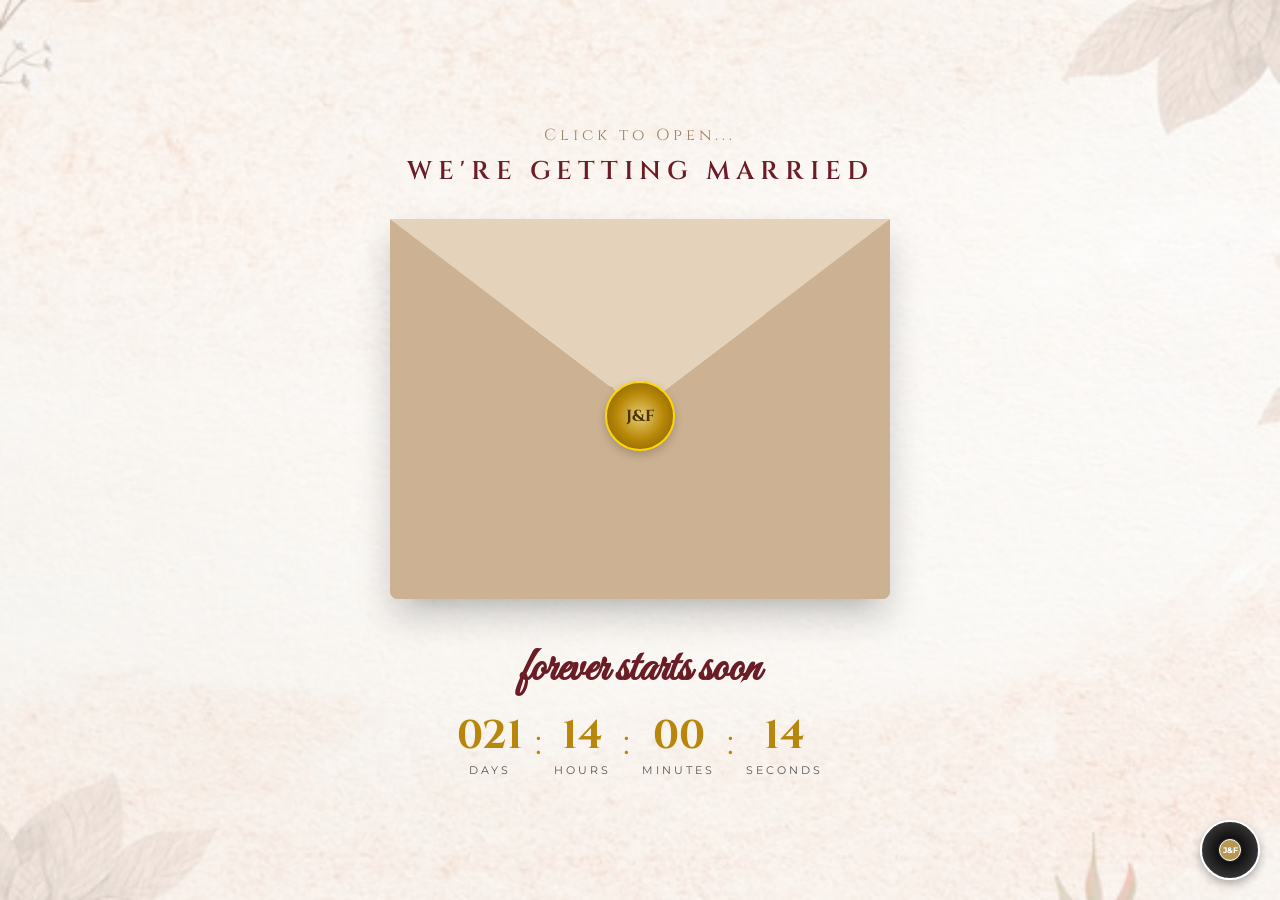
==== commit cf7d4da5: "Trigger fresh deployment" ====
--- a/index.html
+++ b/index.html
@@ -12,7 +12,7 @@
     <meta property="og:url" content="https://jericocentino.github.io/JERICOmmendedforFRIAHforever/">
     <meta property="og:type" content="website">
 
-    <link rel="icon" href="favicon.ico">
+    <link rel="icon" href="favicon.ico"> 
     <!-- Google Fonts -->
     <link href="https://fonts.googleapis.com/css2?family=Cinzel:wght@400;600&family=Great+Vibes&family=Montserrat:wght@300;400;600&display=swap" rel="stylesheet">
     <!-- CSS -->
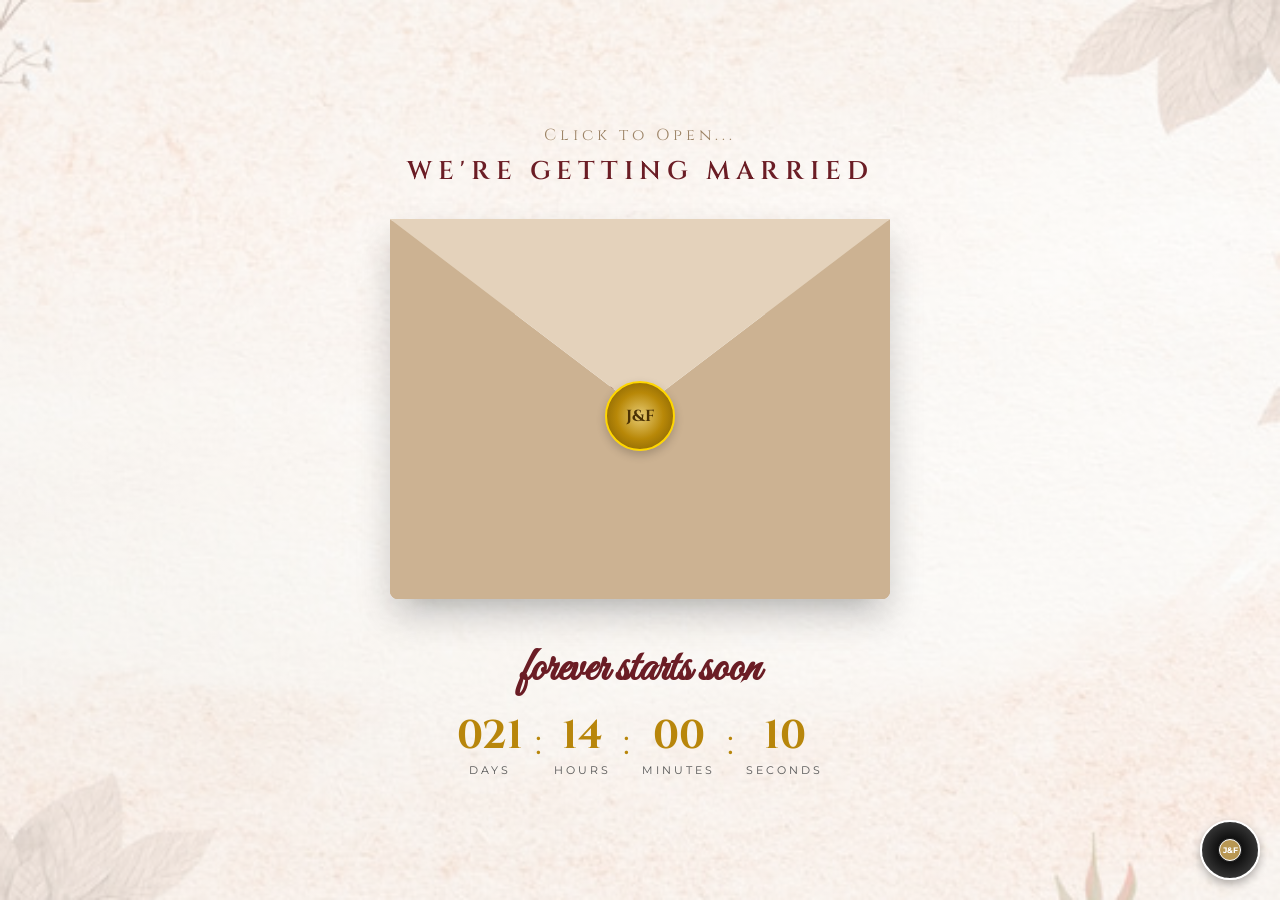
==== commit 23dbf539: "Use raw GitHub URL for Open Graph image" ====
--- a/index.html
+++ b/index.html
@@ -8,7 +8,7 @@
     <!-- Open Graph Social Preview Tags -->
     <meta property="og:title" content="Jerico & Friah's Wedding Invitation">
     <meta property="og:description" content="You're invited! Click to view our wedding details, story, and entourage.">
-    <meta property="og:image" content="https://jericocentino.github.io/JERICOmmendedforFRIAHforever/images/HeroBanner.png">
+    <meta property="og:image" content="https://raw.githubusercontent.com/JericoCentino/JERICOmmendedforFRIAHforever/main/images/HeroBanner.png">
     <meta property="og:url" content="https://jericocentino.github.io/JERICOmmendedforFRIAHforever/">
     <meta property="og:type" content="website">
 
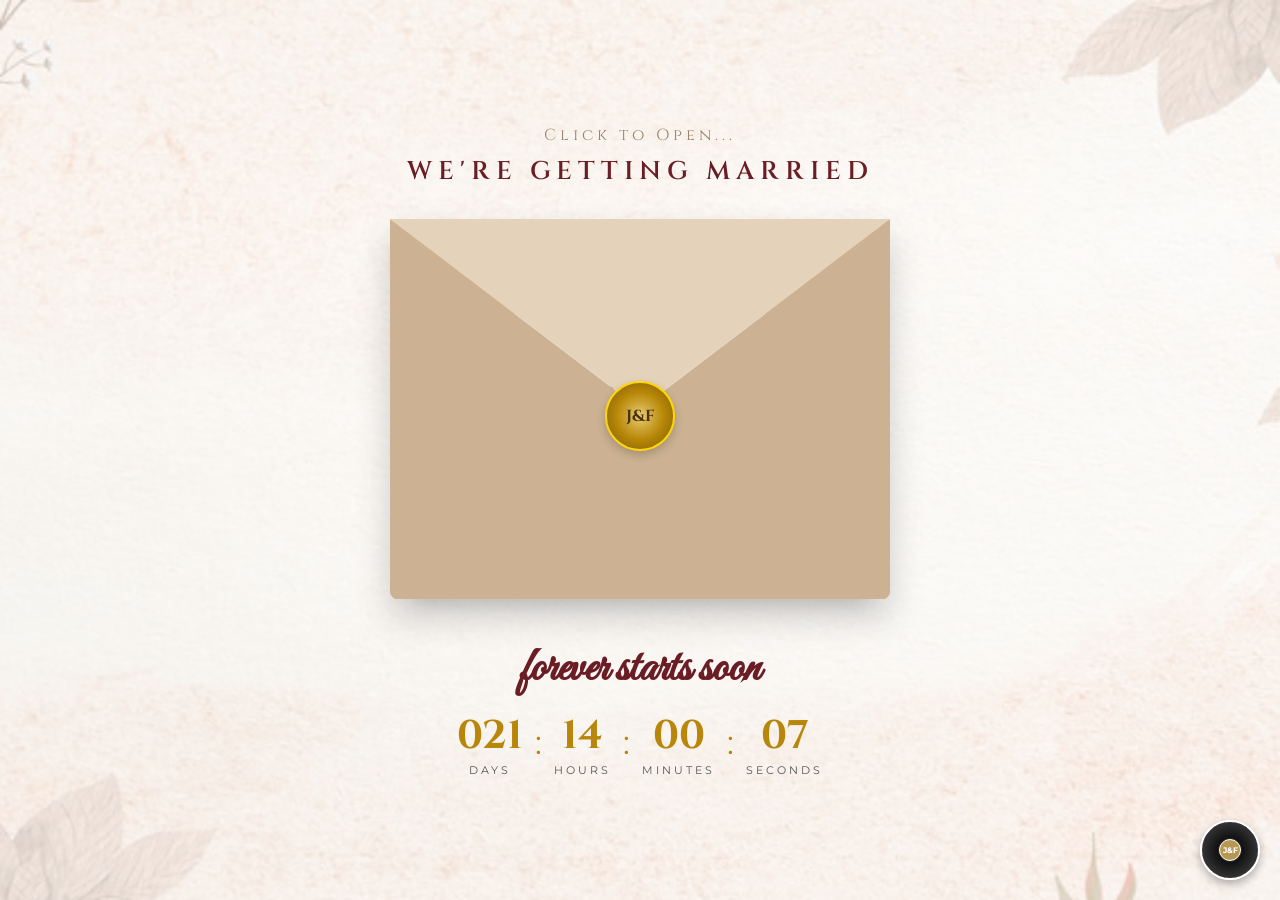
==== commit 68843358: "Fix correct subfolder path for og:image banner" ====
--- a/index.html
+++ b/index.html
@@ -8,7 +8,7 @@
     <!-- Open Graph Social Preview Tags -->
     <meta property="og:title" content="Jerico & Friah's Wedding Invitation">
     <meta property="og:description" content="You're invited! Click to view our wedding details, story, and entourage.">
-    <meta property="og:image" content="https://raw.githubusercontent.com/JericoCentino/JERICOmmendedforFRIAHforever/main/images/HeroBanner.png">
+    <meta property="og:image" content="https://raw.githubusercontent.com/JericoCentino/JERICOMmendedforFRIAHforever/main/images/header-img/HeroBanner.png">
     <meta property="og:url" content="https://jericocentino.github.io/JERICOmmendedforFRIAHforever/">
     <meta property="og:type" content="website">
 
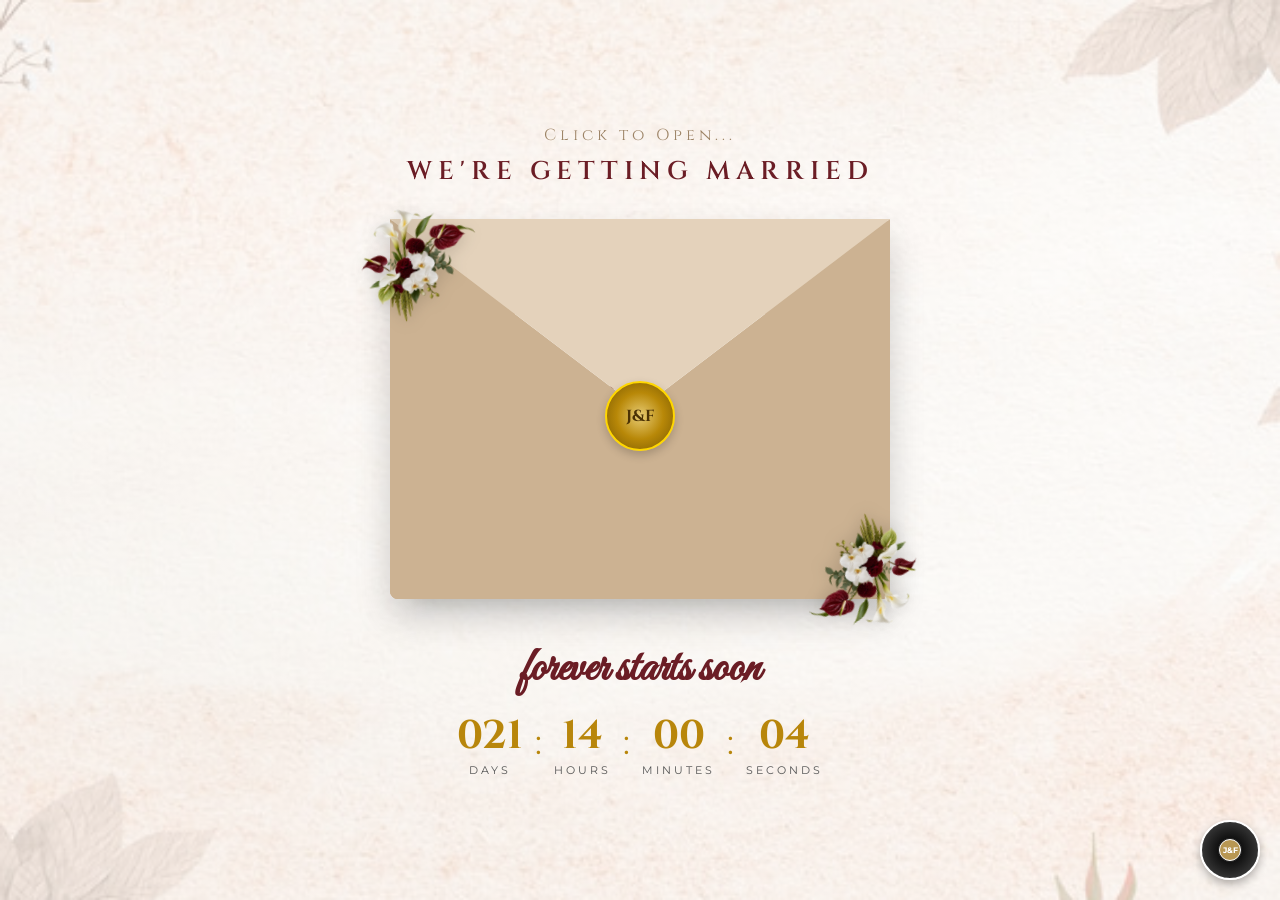
==== commit f9aaa7ba: "Add floral decorations CSS styling" ====
--- a/index.html
+++ b/index.html
@@ -51,32 +51,21 @@
             <!-- Envelope -->
             <div class="envelope-wrapper">
 
+                <!-- Floral Arrangement Top-Left -->
+                <img src="images/floral-arrangement.png" class="floral-decoration floral-top-left" alt="Floral Arrangement">
+
+                <!-- Floral Arrangement Bottom-Right (Flipped) -->
+                <img src="images/floral-arrangement.png" class="floral-decoration floral-bottom-right" alt="Floral Arrangement">
+
                 <div id="envelope">
-
                     <div class="flap"></div>
-
                     <div class="letter">
-
                         <h1>You Are Invited</h1>
-
                         <p>Jerico &amp; Friah</p>
-
-                        <!-- Multi-Language Welcome Message Placeholder -->
                         <p id="welcome-message" class="welcome-msg"></p>
-
-                        <a
-                            href="invitation-details.html"
-                            class="btn"
-                        >
-                            View Invitation
-                        </a>
-
+                        <a href="invitation-details.html" class="btn">View Invitation</a>
                     </div>
-
-                    <div class="seal">
-                        J&amp;F
-                    </div>
-
+                    <div class="seal">J&amp;F</div>
                 </div>
 
             </div>
--- a/css/styles.css
+++ b/css/styles.css
@@ -258,8 +258,32 @@
     position: relative;
     width: 500px;
     height: 380px; 
-    animation: float 3.5s ease-in-out infinite;
-}
+    animation: float 3.5s ease-in-out infinite; 
+}
+
+.floral-decoration {
+    position: absolute;
+    width: 170px; /* Sized down slightly so they don't overpower the card */
+    height: auto;
+    z-index: 10; 
+    pointer-events: none;
+    filter: drop-shadow(0 4px 8px rgba(0,0,0,0.15));
+}
+
+/* Top-left: Pushed higher and slightly outward so it hugs the outer corner, clear of the inner letter text */
+.floral-top-left {
+    top: -15px;
+    left: -50px;
+    transform: rotate(-12deg);
+}
+
+/* Bottom-right: Pushed higher up into the lower corner and slightly outward */
+.floral-bottom-right {
+    bottom: -35px;
+    right: -50px;
+    transform: rotate(160deg);
+}
+
 
 #envelope {
     position: relative;
@@ -331,7 +355,7 @@
 .letter p {
     font-family: 'Cinzel', serif;
     letter-spacing: 3px;
-    color: #9c8365;
+    color: #3b2a2a;
     font-size: .7rem;
     text-align: center;
     margin: 0;
@@ -341,7 +365,7 @@
     font-family: 'Montserrat', sans-serif;
     font-size: 0.75rem;
     line-height: 1.4;
-    color: #444;
+    color: #2c2c2c;
     margin: 8px 0;
     text-align: center;
 }
@@ -449,7 +473,7 @@
 #envelope.open ~ .wedding-title,
 .hero:has(#envelope.open) .click-text,
 .hero:has(#envelope.open) .wedding-title {
-    transform: translateY(-100px);
+    transform: translateY(-150px);
 }
 
 /* Make the title and click-text darker when open for better readability */
@@ -878,7 +902,10 @@
     display: none; 
 }
 
-.btn-navigate, .btn-rsvp {
+/* ===========================================
+   NAVIGATION BUTTON (Subtle style)
+=========================================== */
+.btn-navigate {
     display: inline-block;
     padding: 10px 28px;
     border: 1px solid #2b2b2b;
@@ -891,9 +918,35 @@
     transition: all 0.2s ease;
 }
 
-.btn-navigate:hover, .btn-rsvp:hover {
+.btn-navigate:hover {
     background-color: #2b2b2b;
     color: #ffffff;
+}
+
+/* ===========================================
+   RSVP BUTTON (Standout style)
+=========================================== */
+.btn-rsvp {
+    display: inline-block;
+    padding: 12px 36px;
+    border: 2px solid #68131c;
+    background-color: #68131c; /* Rich burgundy to match your wedding theme */
+    color: #ffffff; /* Crisp white text for readability */
+    text-decoration: none;
+    font-size: 0.75rem;
+    letter-spacing: 2px;
+    text-transform: uppercase;
+    border-radius: 4px;
+    box-shadow: 0 4px 10px rgba(0, 0, 0, 0.15); /* Adds physical depth */
+    transition: all 0.3s ease;
+}
+
+.btn-rsvp:hover {
+    background-color: #520f16; /* Deeper burgundy on hover */
+    border-color: #520f16;
+    color: #ffffff;
+    transform: translateY(-2px);
+    box-shadow: 0 6px 14px rgba(0, 0, 0, 0.2);
 }
 
 
@@ -980,13 +1033,14 @@
 }
 
 .sponsor-image-container {
-    max-width: 240px;
+    max-width: 660px;
     margin: 0 auto;
 }
 
 .sponsor-image-container img {
     width: 100%;
     height: auto;
+    display: block;
 }
 
 .rsvp-wrapper {
@@ -1626,6 +1680,25 @@
         margin-bottom: 20px;
     }
 
+    .envelope-wrapper {
+        margin-top: 20px;
+    }
+    .floral-decoration {
+        width: 120px;
+    }
+    .floral-top-left {
+        top: -15px;
+        left: -35px;
+    }
+    .floral-bottom-right {
+        bottom: -20px;
+        right: -30px;
+    }
+
+    .sponsor-image-container {
+        max-width: 400px;
+    }
+
     .page-heading-block .script-heading {
         font-size: 38px;
     }
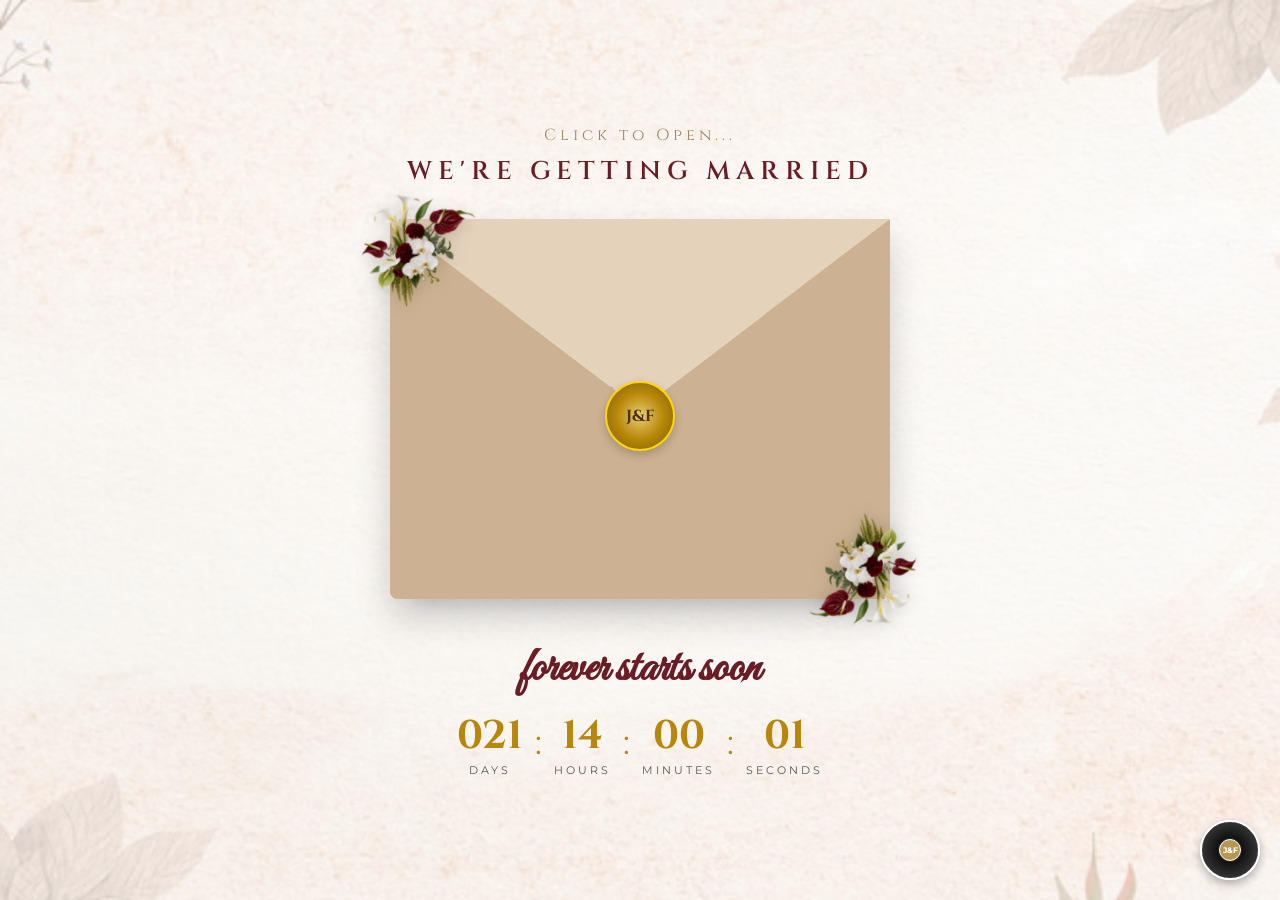
==== commit 14b11c48: "Add multi-language support for landing page and countdown" ====
--- a/index.html
+++ b/index.html
@@ -12,7 +12,7 @@
     <meta property="og:url" content="https://jericocentino.github.io/JERICOmmendedforFRIAHforever/">
     <meta property="og:type" content="website">
 
-    <link rel="icon" href="favicon.ico"> 
+    <link rel="icon" href="images/logo/RingLogo-removebg-preview.png"> 
     <!-- Google Fonts -->
     <link href="https://fonts.googleapis.com/css2?family=Cinzel:wght@400;600&family=Great+Vibes&family=Montserrat:wght@300;400;600&display=swap" rel="stylesheet">
     <!-- CSS -->
@@ -28,13 +28,8 @@
 
         <section class="hero">
 
-            <p class="click-text">
-                Click to Open...
-            </p>
-
-            <p class="wedding-title">
-                WE'RE GETTING MARRIED
-            </p>
+            <p class="click-text" id="txt-click">Click to Open...</p>
+            <p class="wedding-title" id="txt-wedding-title">WE'RE GETTING MARRIED</p>
 
             <!-- Spinning Music Player Widget -->
             <div id="music-player-container" class="paused">
@@ -79,37 +74,27 @@
         <!-- ========================= -->
 
         <section class="countdown">
-
-            <h2>forever starts soon</h2>
-
+            <h2 id="txt-forever">forever starts soon</h2>
             <div class="timer">
-
                 <div class="time-box">
                     <span id="days">000</span>
-                    <small>Days</small>
+                    <small id="txt-days">Days</small>
                 </div>
-
                 <div class="separator">:</div>
-
                 <div class="time-box">
                     <span id="hours">00</span>
-                    <small>Hours</small>
+                    <small id="txt-hours">Hours</small>
                 </div>
-
                 <div class="separator">:</div>
-
                 <div class="time-box">
                     <span id="minutes">00</span>
-                    <small>Minutes</small>
+                    <small id="txt-minutes">Minutes</small>
                 </div>
-
                 <div class="separator">:</div>
-
                 <div class="time-box">
                     <span id="seconds">00</span>
-                    <small>Seconds</small>
+                    <small id="txt-seconds">Seconds</small>
                 </div>
-
             </div>
 
         </section>
--- a/css/styles.css
+++ b/css/styles.css
@@ -272,7 +272,7 @@
 
 /* Top-left: Pushed higher and slightly outward so it hugs the outer corner, clear of the inner letter text */
 .floral-top-left {
-    top: -15px;
+    top: -30px;
     left: -50px;
     transform: rotate(-12deg);
 }
@@ -1688,7 +1688,7 @@
     }
     .floral-top-left {
         top: -15px;
-        left: -35px;
+        left: -40px;
     }
     .floral-bottom-right {
         bottom: -20px;
